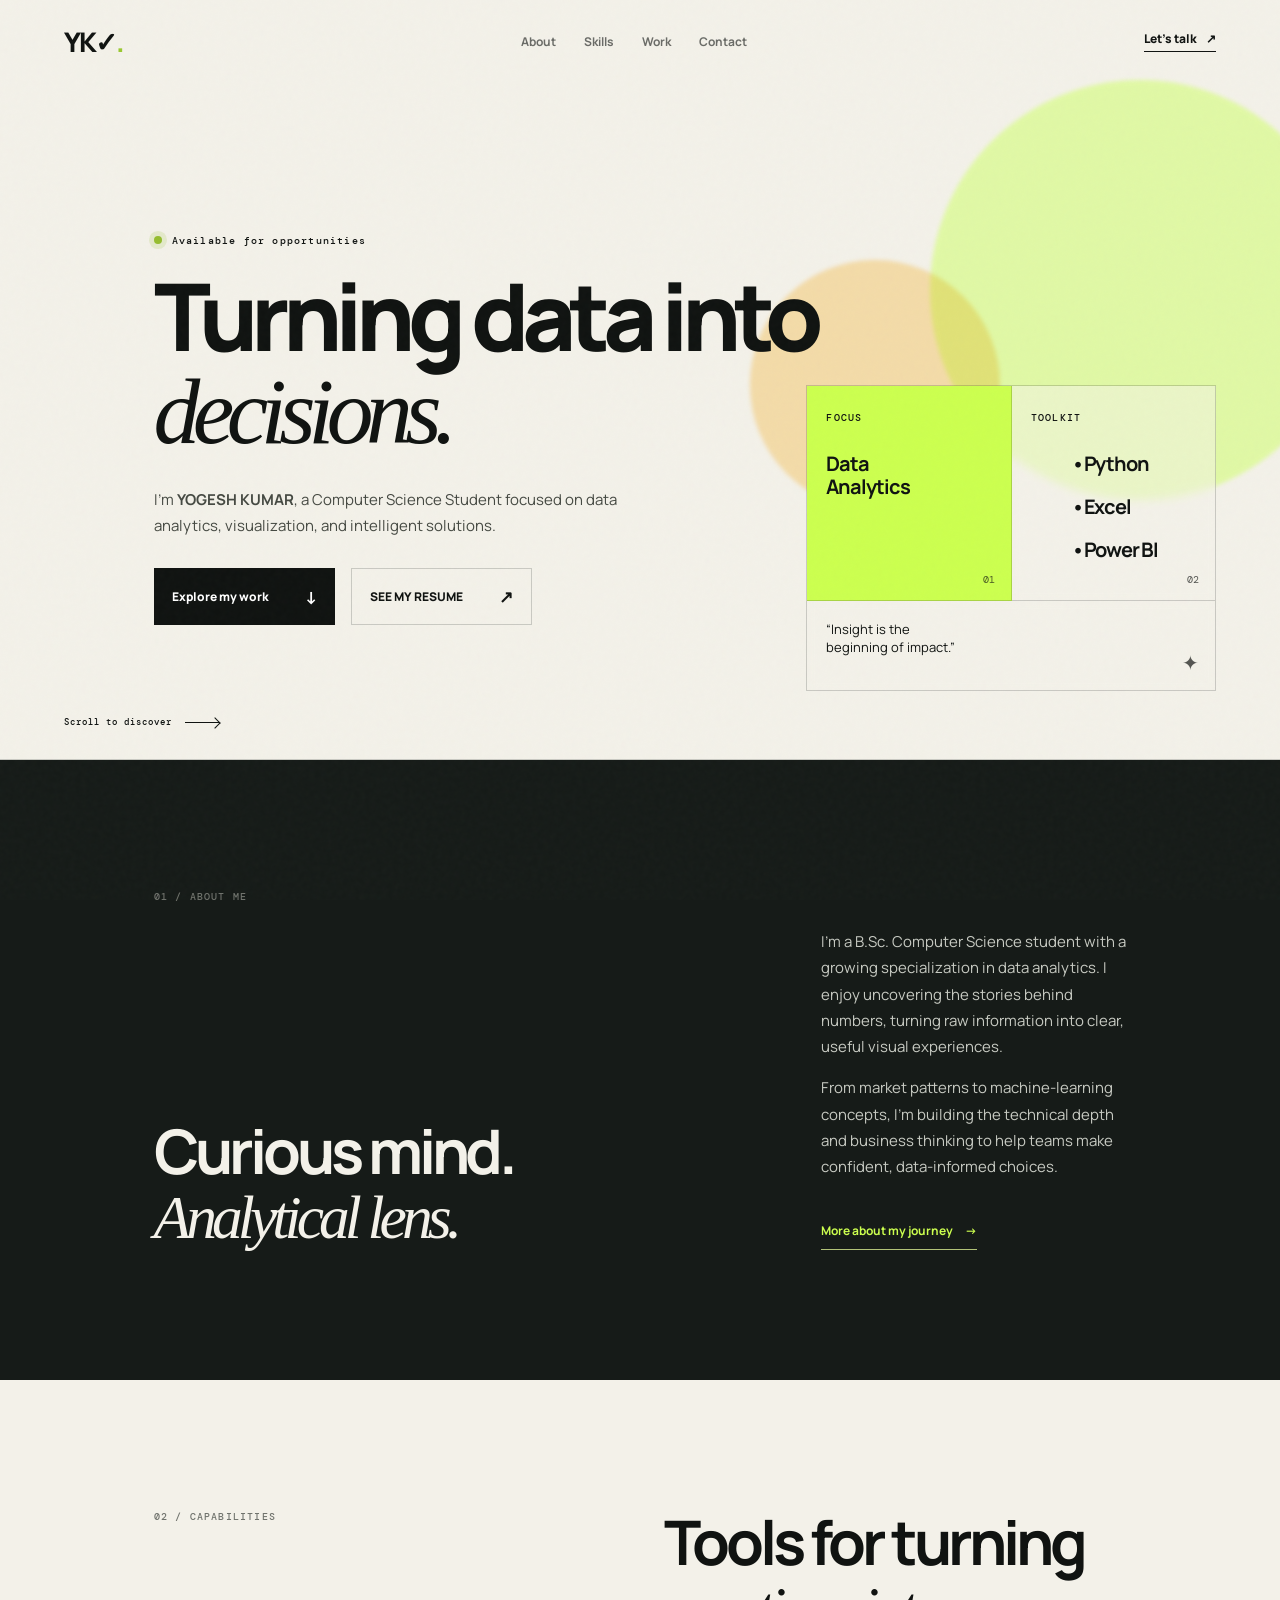
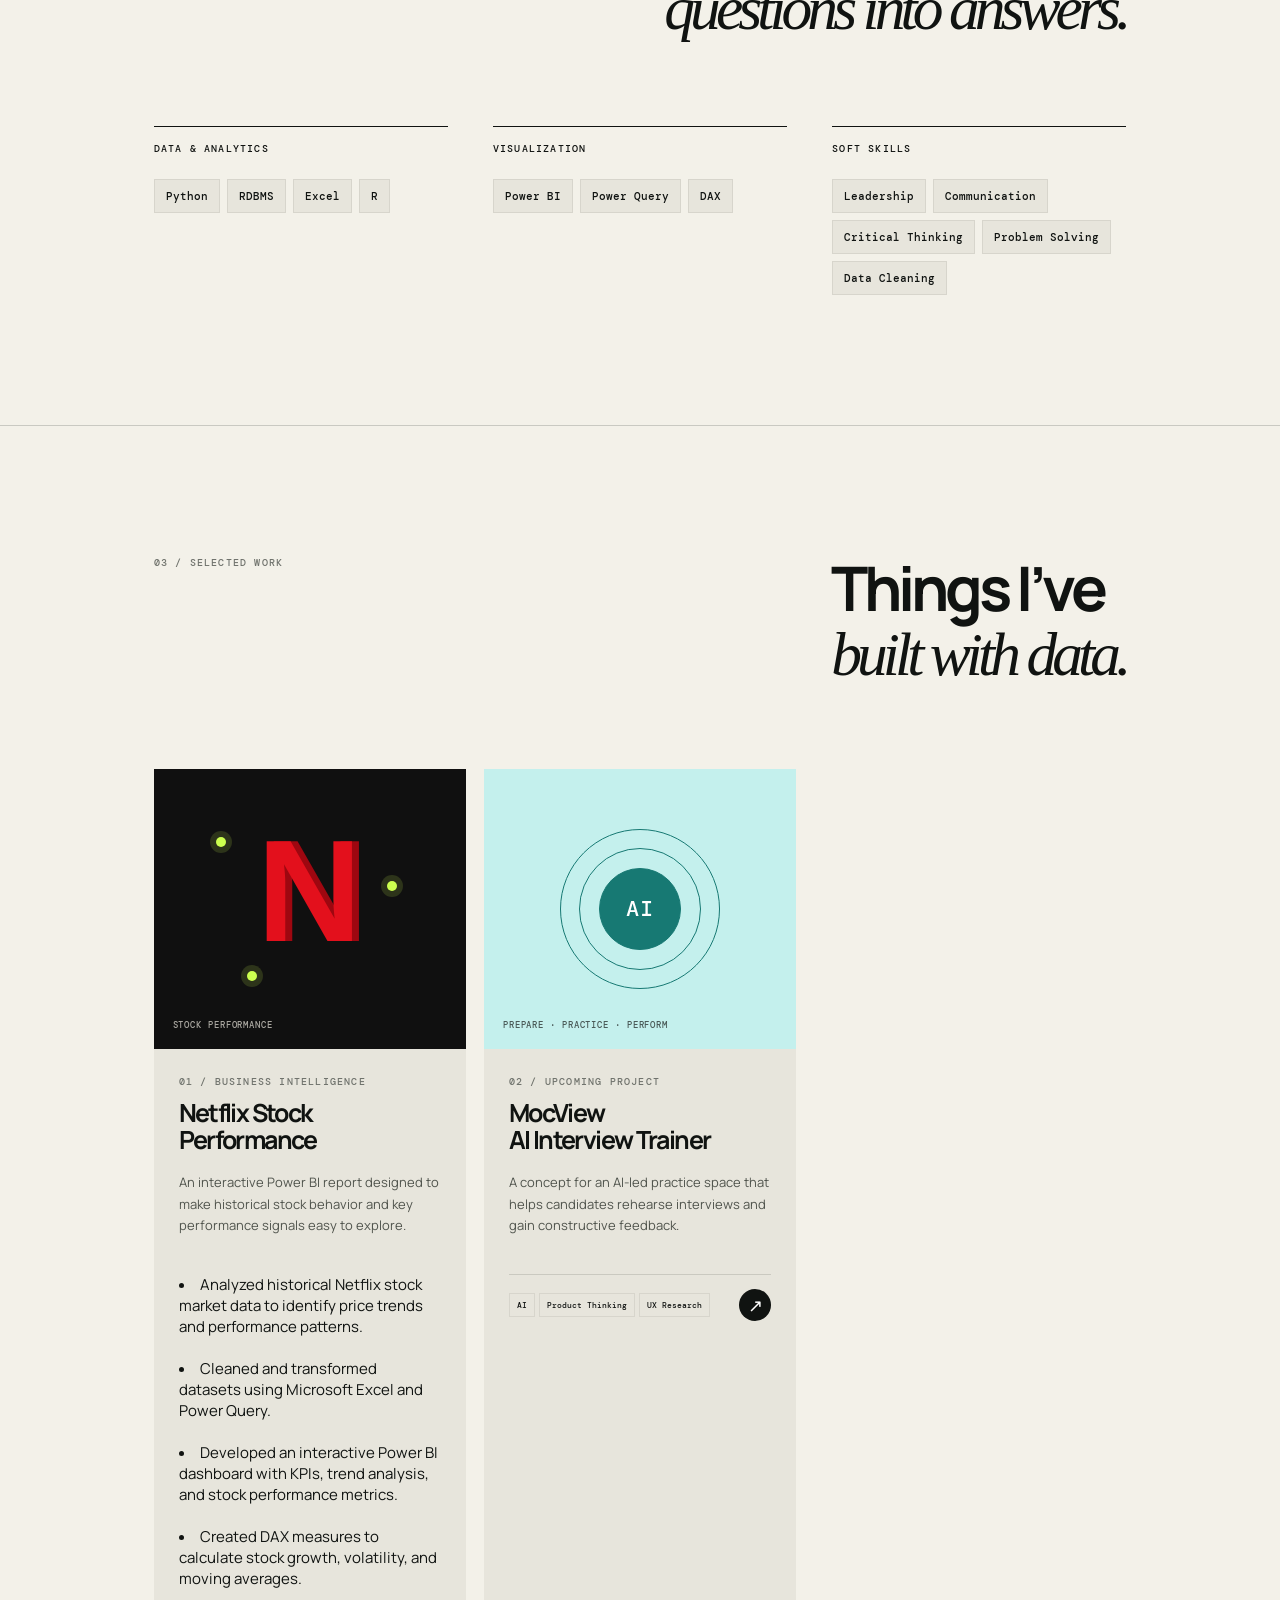
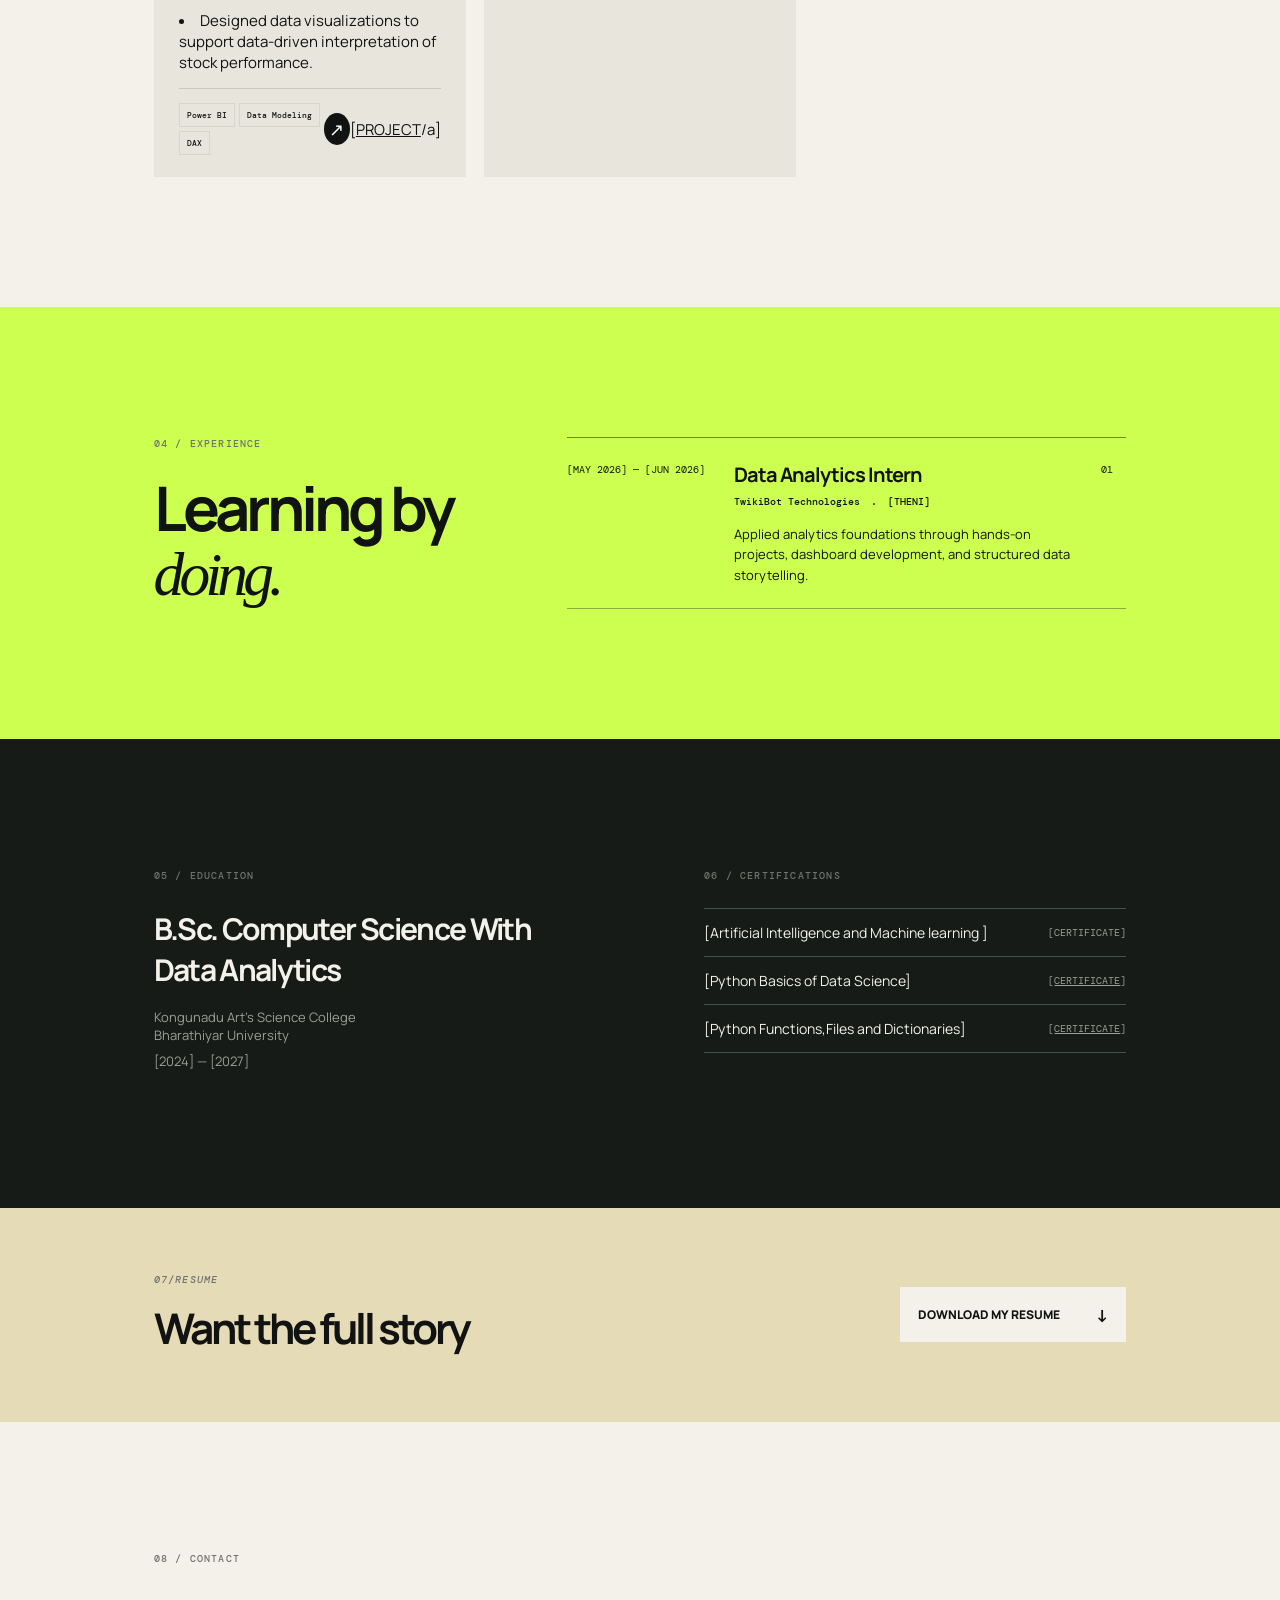
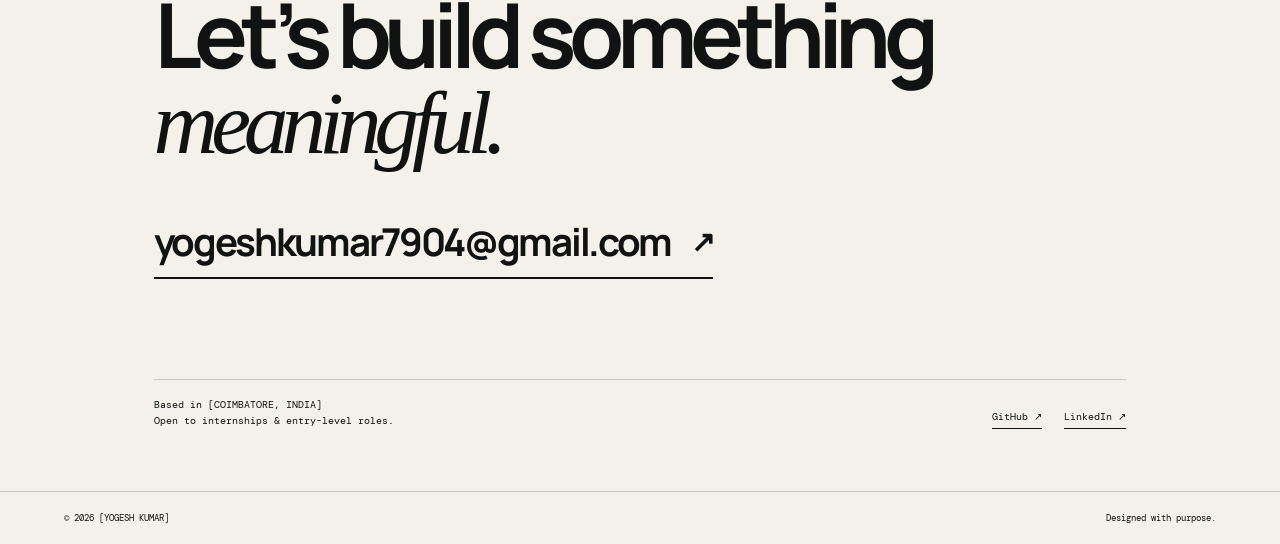
==== index.html @ f9c4a71a "portfolio.html" ====
<!doctype html>
<html lang="en">
  <head>
    <meta charset="UTF-8" />
    <meta name="viewport" content="width=device-width, initial-scale=1.0" />
    <meta name="description" content="A data analytics and AI portfolio." />
    <title>Yogesh kumar | Data Analytics Portfolio</title>
    <link rel="preconnect" href="https://fonts.googleapis.com" />
    <link rel="preconnect" href="https://fonts.gstatic.com" crossorigin />
    <link href="https://fonts.googleapis.com/css2?family=DM+Mono:wght@400;500&family=Manrope:wght@400;500;600;700;800&display=swap" rel="stylesheet" />
    <link rel="stylesheet" href="style.css" />
  </head>
  <body>
    <div class="noise" aria-hidden="true"></div>
    <header class="site-header">
      <a class="brand" href="#home" aria-label="Home">YK✓<span>.</span></a>
      <button class="menu-toggle" aria-label="Open navigation" aria-expanded="false"><i></i><i></i></button>
      <nav aria-label="Main navigation">
        <a href="#about">About</a><a href="#skills">Skills</a><a href="#projects">Work</a><a href="#contact">Contact</a>
      </nav>
      <a class="header-cta" href="#contact">Let's talk <span>↗</span></a>
    </header>

    <main>
      <section id="home" class="hero section">
        <div class="orb orb-one"></div><div class="orb orb-two"></div>
        <div class="hero-copy reveal">
          <p class="eyebrow"><span></span> Available for opportunities</p>
          <h1>Turning data into <em>decisions.</em></h1>
          <p class="hero-intro">I’m <strong>YOGESH KUMAR</strong>, a Computer Science Student focused on data analytics, visualization, and intelligent solutions.</p>
          <div class="hero-actions">
            <a class="button button-primary" href="#projects">Explore my work <span>↓</span></a>
            <a class="button button-quiet" href="YogeshKumar_ATS_RESUME_EDITABLE.pdf">SEE MY RESUME <span>↗</span></a>
          </div>
        </div>
        <div class="hero-stat-grid reveal delay-1">
          <div class="metric featured"><span class="metric-label">FOCUS</span><strong>Data<br>Analytics</strong><b>01</b></div>
          <div class="metric"><span class="metric-label">TOOLKIT</span><strong>
<ul>•Python</ul>
<ul>•Excel</ul>
<ul>•Power BI</ul>
</strong><b>02</b></div>
          <div class="metric quote"><span>“Insight is the<br>beginning of impact.”</span><b>✦</b></div>
        </div>
        <a class="scroll-cue" href="#about"><span>Scroll to discover</span><i></i></a>
      </section>



      <section id="about" class="about section section-pad">
        <p class="section-kicker reveal">01 / ABOUT ME</p>
        <div class="about-grid">
          <h2 class="display reveal">Curious mind.<br><em>Analytical lens.</em></h2>
          <div class="about-text reveal delay-1">
            <p>I’m a B.Sc. Computer Science student with a growing specialization in data analytics. I enjoy uncovering the stories behind numbers, turning raw information into clear, useful visual experiences.</p>
            <p>From market patterns to machine-learning concepts, I’m building the technical depth and business thinking to help teams make confident, data-informed choices.</p>
            <a class="text-link" href="#contact">More about my journey <span>→</span></a>
          </div>
        </div>
      </section>



      <section id="skills" class="skills section section-pad">
        <div class="section-heading reveal"><p class="section-kicker">02 / CAPABILITIES</p><h2 class="display">Tools for turning<br><em>questions into answers.</em></h2></div>
        <div class="skills-layout">
          <div class="skill-group reveal"><p>DATA &amp; ANALYTICS</p><div class="tags"><span>Python       </span><span>RDBMS</span><span>Excel</span><span>R</span></div></div>
          <div class="skill-group reveal delay-1"><p>VISUALIZATION</p><div class="tags"><span>Power BI</span><span>Power Query</span>
<span>DAX</span></div></div>
          <div class="skill-group reveal delay-2"><p>SOFT SKILLS</p><div class="tags"><span>Leadership</span><span>Communication</span><span>Critical Thinking</span><span>Problem Solving</span><span>Data Cleaning</span></div></div>
        </div>
      </section>

     


 <section id="projects" class="projects section section-pad">
        <div class="section-heading reveal"><p class="section-kicker">03 / SELECTED WORK</p><h2 class="display">Things I’ve<br><em>built with data.</em></h2></div>
        <div class="project-list">
                    <article class="project-card netflix reveal">
            <div class="project-visual"><div class="netflix-n">N</div><div class="price-dot one"></div><div class="price-dot two"></div><div class="price-dot three"></div><span>STOCK PERFORMANCE</span></div>
            <div class="project-info"><div><p class="project-num">01 / BUSINESS INTELLIGENCE</p><h3>Netflix Stock<br>Performance</h3></div><p class="project-desc">An interactive Power BI report designed to make historical stock behavior and key performance signals easy to explore.
<li>
Analyzed historical Netflix stock market data to identify price trends and performance patterns.
</li><br>
<li>
Cleaned and transformed datasets using Microsoft Excel and Power Query.
</li><br>
<li>
Developed an interactive Power BI dashboard with KPIs, trend analysis, and stock performance metrics.
</li><br>
<li>
Created DAX measures to calculate stock growth, volatility, and moving averages.
</li><br>
<li>
Designed data visualizations to support data-driven interpretation of stock performance.
</li></p>
<div class="project-footer"><div class="tags small"><span>Power BI</span><span>Data Modeling</span><span>DAX</span></div><a href="#contact" aria-label="Ask about Netflix Stock Performance">↗</a><span>[<a href="https://github.com/yogesh-YK-official/Netflix-Stock-Performance-Analytics" target="_blank" rel="noreferrer"><u>PROJECT</u>/a]</span></a></div></div>
          </article>

          
        <article class="project-card mocview reveal">
            <div class="project-visual"><div class="ai-rings"><i></i><i></i><i></i><b>AI</b></div><span>PREPARE · PRACTICE · PERFORM</span></div>
            <div class="project-info"><div><p class="project-num">02 / UPCOMING PROJECT</p><h3>MocView<br>AI Interview Trainer</h3></div><p class="project-desc">A concept for an AI-led practice space that helps candidates rehearse interviews and gain constructive feedback.</p><div class="project-footer"><div class="tags small"><span>AI</span><span>Product Thinking</span><span>UX Research</span></div><a href="#contact" aria-label="Ask about MocView">↗</a></div></div>
          </article>
        </div>
      </section>



      <section id="experience" class="experience section section-pad">
        <div class="experience-intro reveal"><p class="section-kicker">04 / EXPERIENCE</p><h2 class="display">Learning by<br><em>doing.</em></h2></div>
        <div class="timeline reveal delay-1">
          <article><p class="timeline-date">[MAY 2026] — [JUN 2026]</p><div><h3>Data Analytics Intern</h3><p class="company">TwikiBot Technologies <span>.</span> [THENI]</p><p>Applied analytics foundations through hands-on projects, dashboard development, and structured data storytelling.</p></div><span class="timeline-index">01</span></article>
                 </div>
      </section>

     

 <section class="credentials section section-pad">
        <div class="credentials-grid">
          <div class="reveal"><p class="section-kicker">05 / EDUCATION</p><h2 class="credential-title">B.Sc. Computer Science  With  Data Analytics</h2><p class="muted">Kongunadu Art's Science College<br>Bharathiyar University</p><p class="muted">[2024] — [2027]</p></div>
          <div class="reveal delay-1"><p class="section-kicker">06 / CERTIFICATIONS</p><ul class="cert-list">
<li>[Artificial Intelligence and Machine learning ]<span>[CERTIFICATE]</span></li>
<li>[Python Basics of Data Science]<span>[<a href="https://coursera.org/share/4b2bc783d290f797dc52043f60475aa3" target="_blank" rel="noreferrer"><u>CERTIFICATE</u></a>]</span></li>
<li>[Python Functions,Files and Dictionaries]<span>[<a href="https://coursera.org/share/af4bef8a7bca99c77cd8545bf5c27485" target="_blank" rel="noreferrer"><u>CERTIFICATE</u></a>]</span</li></ul>
</div>
        </div>
      </section>




      <section id="resume" class="resume-banner section reveal"><div>
<p class="section-kicker"><I>07/RESUME</I></p>
<h2>Want the full story</h2></div>
<a class="button button-light" href="YogeshKumar_ATS_RESUME_EDITABLE.pdf" download>DOWNLOAD MY RESUME <span>↓</span></a></section>

      



<section id="contact" class="contact section section-pad">
        <p class="section-kicker reveal">08 / CONTACT</p>
        <h2 class="contact-title reveal">Let’s build something<br><em>meaningful.</em></h2>
        <a class="email-link reveal" href="mailto:yogeshkumar7904@gmail.com">yogeshkumar7904@gmail.com <span>↗</span></a>
        <div class="contact-bottom reveal"><p>Based in [COIMBATORE, INDIA]<br>Open to internships &amp; entry-level roles.</p><div class="social-links"><a href="https://github.com/yogesh-YK-official" target="_blank" rel="noreferrer">GitHub ↗</a><a href="https://www.linkedin.com/in/k-yogeshkumar/" target="_blank" rel="noreferrer">LinkedIn ↗</a></div></div>
      </section>
    </main>
    <footer><span>© <span id="year"></span> [YOGESH KUMAR]</span><span>Designed with purpose.</span></footer>
    <script src="script.js"></script>
  </body>
</html>
---- style.css ----
:root{--ink:#101311;--paper:#f3f1e9;--lime:#ccff4f;--line:rgba(16,19,17,.18);--muted:#70736d;--dark:#161b18;--font:'Manrope',sans-serif;--mono:'DM Mono',monospace}*{box-sizing:border-box}html{scroll-behavior:smooth}body{margin:0;background:var(--paper);color:var(--ink);font-family:var(--font);font-size:15px}.noise{position:fixed;inset:0;z-index:20;pointer-events:none;opacity:.045;background-image:url("data:image/svg+xml,%3Csvg viewBox='0 0 180 180' xmlns='http://www.w3.org/2000/svg'%3E%3Cfilter id='n'%3E%3CfeTurbulence type='fractalNoise' baseFrequency='.9' numOctaves='4' stitchTiles='stitch'/%3E%3C/filter%3E%3Crect width='100%25' height='100%25' filter='url(%23n)' opacity='.5'/%3E%3C/svg%3E")}a{color:inherit;text-decoration:none}.site-header{height:82px;display:flex;align-items:center;justify-content:space-between;padding:0 clamp(22px,5vw,76px);position:absolute;top:0;width:100%;z-index:10}.brand{font-size:27px;font-weight:800;letter-spacing:-2px}.brand span{color:#9ac832}.site-header nav{display:flex;gap:28px;font-size:12px;font-weight:700}.site-header nav a{opacity:.6;transition:opacity .2s}.site-header nav a:hover{opacity:1}.header-cta{font-size:12px;font-weight:800;border-bottom:1px solid;padding-bottom:4px}.header-cta span{margin-left:7px}.menu-toggle{display:none}.section{position:relative}.hero{min-height:760px;padding:170px clamp(22px,12vw,180px) 70px;display:flex;align-items:center;overflow:hidden;border-bottom:1px solid var(--line)}.hero-copy{max-width:690px;z-index:2}.eyebrow,.section-kicker,.metric-label,.project-num{font:500 10px var(--mono);letter-spacing:.12em}.eyebrow{display:flex;align-items:center;gap:10px;margin:0 0 23px}.eyebrow span{width:8px;height:8px;border-radius:50%;background:#95bd2f;box-shadow:0 0 0 5px rgba(149,189,47,.17)}h1{font-size:clamp(52px,7.3vw,106px);line-height:.98;letter-spacing:-.075em;margin:0;font-weight:800;max-width:780px}h1 em,.display em,.contact-title em{font-family:Georgia,serif;font-weight:400;letter-spacing:-.08em}.hero-intro{max-width:480px;line-height:1.7;margin:30px 0;color:#454942}.hero-actions{display:flex;gap:16px;flex-wrap:wrap}.button{display:inline-flex;align-items:center;gap:36px;padding:16px 18px;font-size:12px;font-weight:800;transition:transform .2s,background .2s}.button:hover{transform:translateY(-3px)}.button span{font-size:17px}.button-primary{background:var(--ink);color:white}.button-quiet{border:1px solid var(--line)}.hero-stat-grid{position:absolute;right:clamp(22px,5vw,76px);bottom:68px;width:min(32vw,420px);display:grid;grid-template-columns:1fr 1fr;border-top:1px solid var(--line);border-left:1px solid var(--line);z-index:2}.metric{min-height:147px;border-right:1px solid var(--line);border-bottom:1px solid var(--line);padding:19px;position:relative;background:rgba(243,241,233,.5);backdrop-filter:blur(4px)}.metric.featured{background:var(--lime)}.metric strong{font-size:20px;line-height:1.15;display:block;margin-top:26px;letter-spacing:-.06em}.metric b{position:absolute;right:16px;bottom:14px;font:400 10px var(--mono);opacity:.7}.metric.quote{grid-column:span 2;min-height:90px;font-size:13px;line-height:1.4}.metric.quote b{font-size:20px}.orb{position:absolute;border-radius:50%;filter:blur(2px);opacity:.55}.orb-one{width:420px;height:420px;background:#d2ff6e;right:-70px;top:80px}.orb-two{width:250px;height:250px;background:#ffd57d;right:280px;top:260px;mix-blend-mode:multiply}.scroll-cue{position:absolute;bottom:31px;left:clamp(22px,5vw,76px);display:flex;align-items:center;gap:13px;font:500 9px var(--mono);letter-spacing:.11em}.scroll-cue i{width:34px;height:1px;background:var(--ink);position:relative}.scroll-cue i:after{content:'';position:absolute;right:0;top:-3px;width:7px;height:7px;border-right:1px solid;border-bottom:1px solid;transform:rotate(-45deg)}.section-pad{padding:130px clamp(22px,12vw,180px)}.section-kicker{margin:0 0 26px;color:var(--muted)}.about{background:var(--dark);color:var(--paper)}.about-grid{display:grid;grid-template-columns:1.2fr .75fr;gap:14vw;align-items:end}.display{font-size:clamp(37px,4.8vw,70px);line-height:1.04;letter-spacing:-.065em;margin:0}.about-text{font-size:15px;line-height:1.75;color:#c7cac2}.about-text p:first-child{margin-top:0}.text-link{display:inline-flex;gap:12px;border-bottom:1px solid #b1c278;padding:15px 0 8px;color:var(--lime);font-weight:700;font-size:12px;margin-top:10px}.skills{border-bottom:1px solid var(--line)}.section-heading{display:flex;justify-content:space-between;align-items:flex-start}.skills-layout{display:grid;grid-template-columns:repeat(3,1fr);gap:45px;margin-top:85px}.skill-group{border-top:1px solid var(--ink);padding-top:15px}.skill-group>p{font:500 10px var(--mono);letter-spacing:.12em;margin:0 0 24px}.tags{display:flex;flex-wrap:wrap;gap:7px}.tags span{font:500 11px var(--mono);padding:9px 11px;background:#e7e5dc;border:1px solid #d7d5cc}.project-list{margin-top:82px;display:grid;grid-template-columns:repeat(3,1fr);gap:18px}.project-card{background:#e7e5dc}.project-visual{height:280px;position:relative;overflow:hidden;padding:19px;font:500 9px var(--mono);letter-spacing:.1em}.project-visual>span{position:absolute;bottom:18px;left:19px;opacity:.68}.project-info{padding:26px 25px 22px}.project-num{color:var(--muted);margin:0 0 12px}.project-info h3{font-size:25px;letter-spacing:-.065em;line-height:1.07;margin:0}.project-desc{font-size:13px;line-height:1.65;color:#50544d;min-height:83px;margin:19px 0}.project-footer{border-top:1px solid #cac9c0;padding-top:14px;display:flex;justify-content:space-between;align-items:center}.tags.small{gap:4px}.tags.small span{font-size:8px;padding:6px 7px}.project-footer>a{width:32px;height:32px;display:grid;place-items:center;border-radius:50%;background:var(--ink);color:white;font-size:18px;transition:transform .2s}.project-card:hover .project-footer>a{transform:rotate(45deg)}.gold .project-visual{background:#c5b297}.chart-bars{display:flex;align-items:end;gap:10px;height:175px;padding:15px 14px}.chart-bars i{display:block;width:20px;background:#262c23;border-radius:2px 2px 0 0}.chart-bars i:nth-child(1){height:35%}.chart-bars i:nth-child(2){height:57%}.chart-bars i:nth-child(3){height:41%}.chart-bars i:nth-child(4){height:82%;background:#f3e8c9}.chart-bars i:nth-child(5){height:64%}.chart-bars i:nth-child(6){height:97%;background:#f3e8c9}.chart-bars i:nth-child(7){height:72%}.chart-line{position:absolute;left:25px;right:25px;top:110px;border-top:2px solid #efffbd;transform:skewY(-14deg);box-shadow:60px -16px 0 -1px #efffbd,120px 12px 0 -1px #efffbd}.netflix .project-visual{background:#101010;color:#f2eee4}.netflix-n{font-size:145px;font-family:Arial,sans-serif;font-weight:900;color:#e3101c;line-height:.9;position:absolute;top:57px;left:50%;transform:translateX(-50%);text-shadow:7px 0 #9e0710}.price-dot{position:absolute;width:10px;height:10px;border-radius:50%;background:var(--lime);box-shadow:0 0 0 6px rgba(204,255,79,.15)}.price-dot.one{top:68px;left:20%}.price-dot.two{right:22%;top:112px}.price-dot.three{bottom:68px;left:30%}.mocview .project-visual{background:#c4f0ed}.ai-rings{width:160px;height:160px;position:absolute;top:50%;left:50%;transform:translate(-50%,-50%);display:grid;place-items:center}.ai-rings i{position:absolute;border-radius:50%;border:1px solid #177973}.ai-rings i:nth-child(1){inset:0}.ai-rings i:nth-child(2){inset:19px}.ai-rings i:nth-child(3){inset:39px;background:#177973}.ai-rings b{color:white;z-index:1;font:500 22px var(--mono)}.experience{background:var(--lime)}.experience{display:grid;grid-template-columns:.8fr 1.5fr;gap:9vw}.timeline{border-top:1px solid rgba(16,19,17,.5)}.timeline article{display:grid;grid-template-columns:145px 1fr 25px;gap:22px;padding:23px 0;border-bottom:1px solid rgba(16,19,17,.35)}.timeline-date,.timeline-index{font:400 10px var(--mono);margin:2px 0}.timeline h3{font-size:20px;letter-spacing:-.05em;margin:0}.company{font:500 10px var(--mono);margin:7px 0 16px}.company span{padding:0 5px}.timeline article div>p:last-child{max-width:450px;line-height:1.55;font-size:13px;margin:0}.credentials{background:var(--dark);color:var(--paper)}.credentials-grid{display:grid;grid-template-columns:1fr 1fr;gap:10vw}.credential-title{font-size:30px;letter-spacing:-.055em;margin:0 0 18px}.muted{color:#9b9f97;font-size:13px;margin:8px 0}.cert-list{list-style:none;padding:0;margin:0;border-top:1px solid #475048}.cert-list li{padding:14px 0;border-bottom:1px solid #475048;font-size:14px;display:flex;justify-content:space-between;gap:15px}.cert-list span{color:#9b9f97;font:400 10px var(--mono);padding-top:3px}.resume-banner{padding:65px clamp(22px,12vw,180px);background:#e5dbb7;display:flex;align-items:center;justify-content:space-between}.resume-banner .section-kicker{margin-bottom:13px}.resume-banner h2{font-size:clamp(29px,3.3vw,45px);letter-spacing:-.07em;margin:0}.button-light{background:var(--paper);color:var(--ink)}.contact{padding-bottom:62px}.contact-title{font-size:clamp(48px,7vw,100px);line-height:.95;letter-spacing:-.08em;margin:0 0 50px}.email-link{display:inline-flex;align-items:center;gap:20px;font-size:clamp(21px,3vw,42px);letter-spacing:-.06em;border-bottom:2px solid var(--ink);padding-bottom:9px;font-weight:700}.email-link span{font-size:.75em}.contact-bottom{display:flex;justify-content:space-between;align-items:end;border-top:1px solid var(--line);margin-top:100px;padding-top:17px;font:400 10px var(--mono);line-height:1.6}.contact-bottom p{margin:0}.social-links{display:flex;gap:22px}.social-links a{border-bottom:1px solid;padding-bottom:3px}footer{padding:20px clamp(22px,5vw,76px);display:flex;justify-content:space-between;font:400 9px var(--mono);border-top:1px solid var(--line)}.reveal{opacity:0;transform:translateY(24px);transition:opacity .75s ease,transform .75s ease}.reveal.visible{opacity:1;transform:none}.delay-1{transition-delay:.12s}.delay-2{transition-delay:.24s}@media(max-width:900px){.hero{padding-left:8vw;min-height:820px}.hero-stat-grid{width:min(57vw,400px)}.section-pad{padding:95px 8vw}.project-list{grid-template-columns:1fr}.project-card{display:grid;grid-template-columns:44% 56%}.project-visual{height:auto;min-height:280px}.project-desc{min-height:0}.experience{grid-template-columns:1fr;gap:50px}.experience.section-pad{padding-left:8vw;padding-right:8vw}}@media(max-width:620px){.site-header{height:68px;padding:0 6vw}.site-header nav,.header-cta{display:none}.menu-toggle{display:flex;flex-direction:column;gap:5px;border:0;background:transparent;padding:8px}.menu-toggle i{display:block;background:var(--ink);width:21px;height:1px}.site-header nav.open{position:absolute;display:flex;flex-direction:column;gap:19px;left:0;right:0;top:68px;padding:25px 6vw;background:var(--paper);border-bottom:1px solid var(--line)}.hero{min-height:760px;padding:130px 6vw 48px;align-items:flex-start}.hero-stat-grid{bottom:48px;left:6vw;right:6vw;width:auto}.metric{min-height:115px}.metric strong{font-size:17px;margin-top:18px}.scroll-cue{display:none}.orb-one{width:260px;height:260px;right:-100px;top:275px}.orb-two{display:none}.about-grid,.credentials-grid{grid-template-columns:1fr;gap:38px}.section-pad{padding:80px 6vw}.section-heading{display:block}.skills-layout{grid-template-columns:1fr;gap:34px;margin-top:52px}.project-list{margin-top:52px}.project-card{display:block}.project-visual{height:230px;min-height:0}.experience{padding-left:6vw!important;padding-right:6vw!important}.timeline article{grid-template-columns:1fr 20px;gap:10px}.timeline-date{grid-column:span 2}.timeline article div{grid-column:1}.timeline-index{grid-column:2;grid-row:2}.resume-banner{padding:42px 6vw;align-items:flex-start;gap:25px;flex-direction:column}.contact{padding-left:6vw;padding-right:6vw}.contact-bottom{margin-top:66px;align-items:flex-start;gap:26px;flex-direction:column}.cert-list li{flex-direction:column;gap:5px}.project-info h3{font-size:24px}}
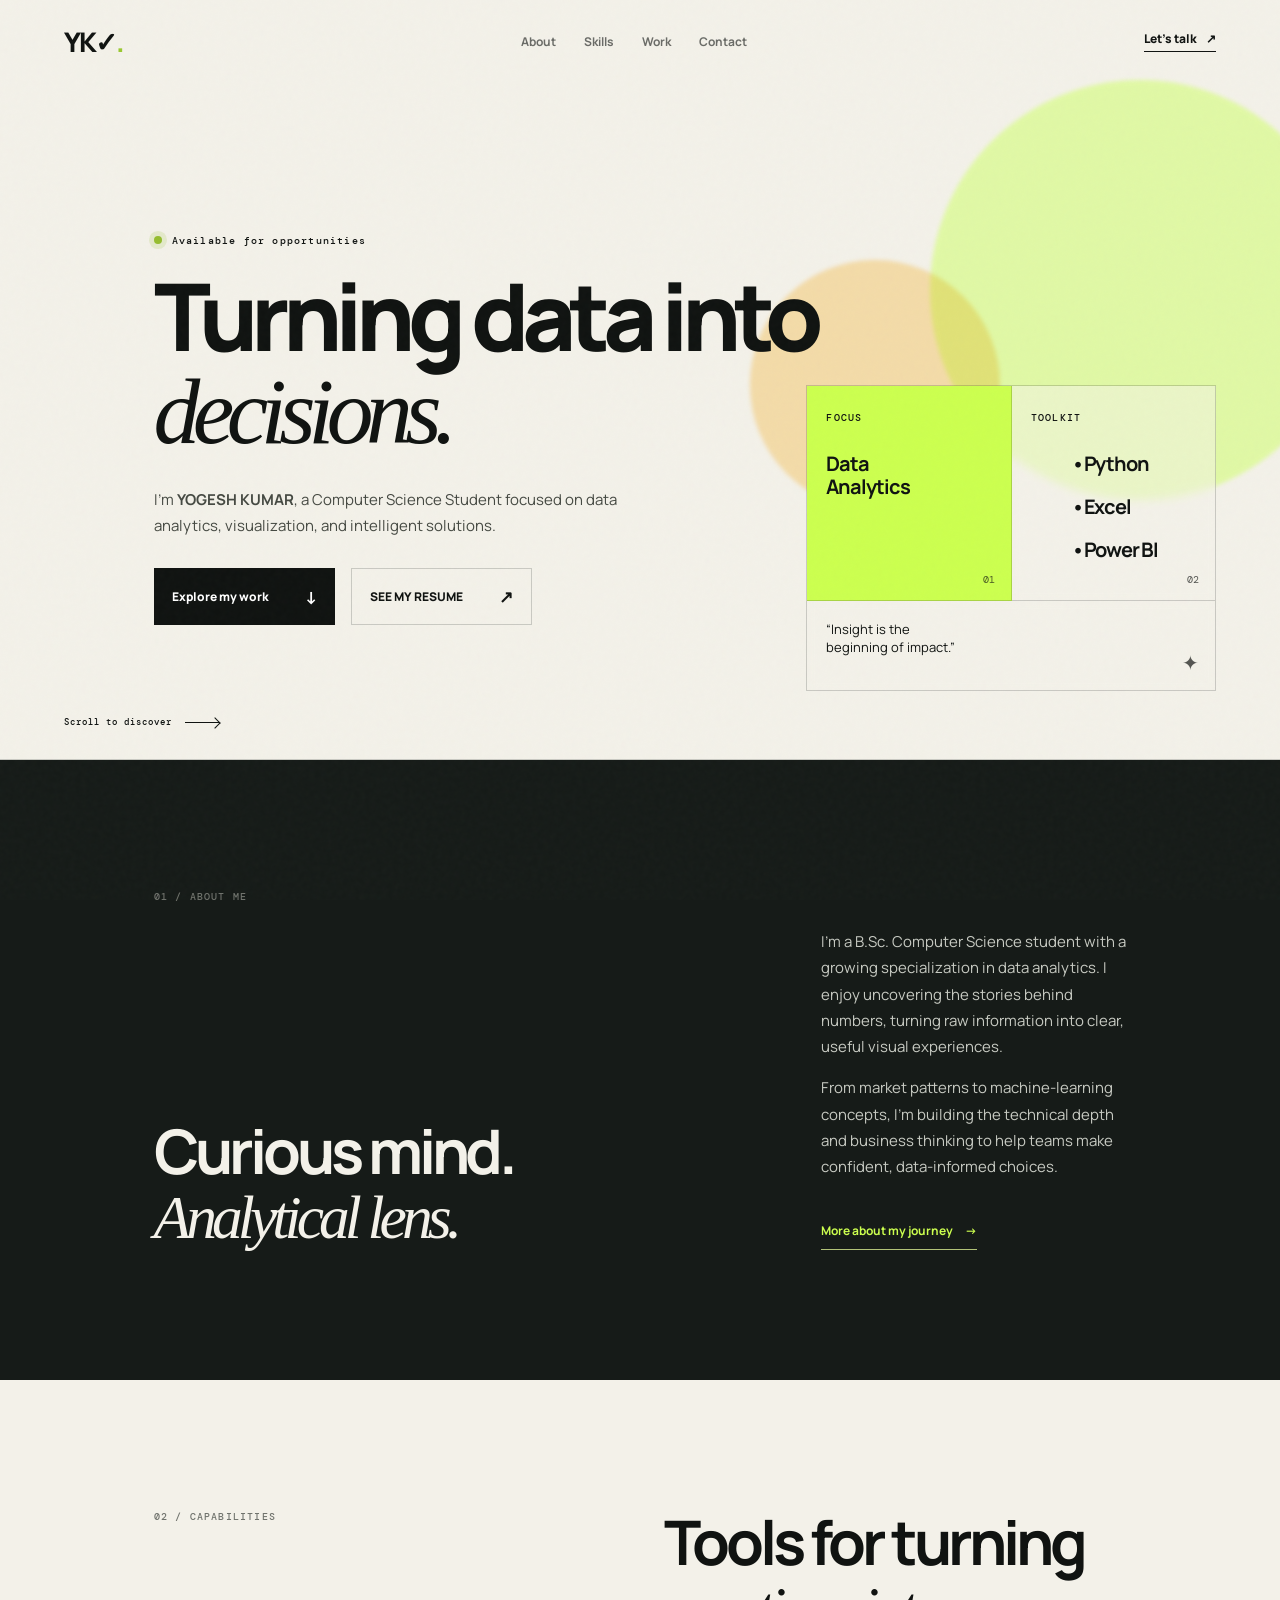
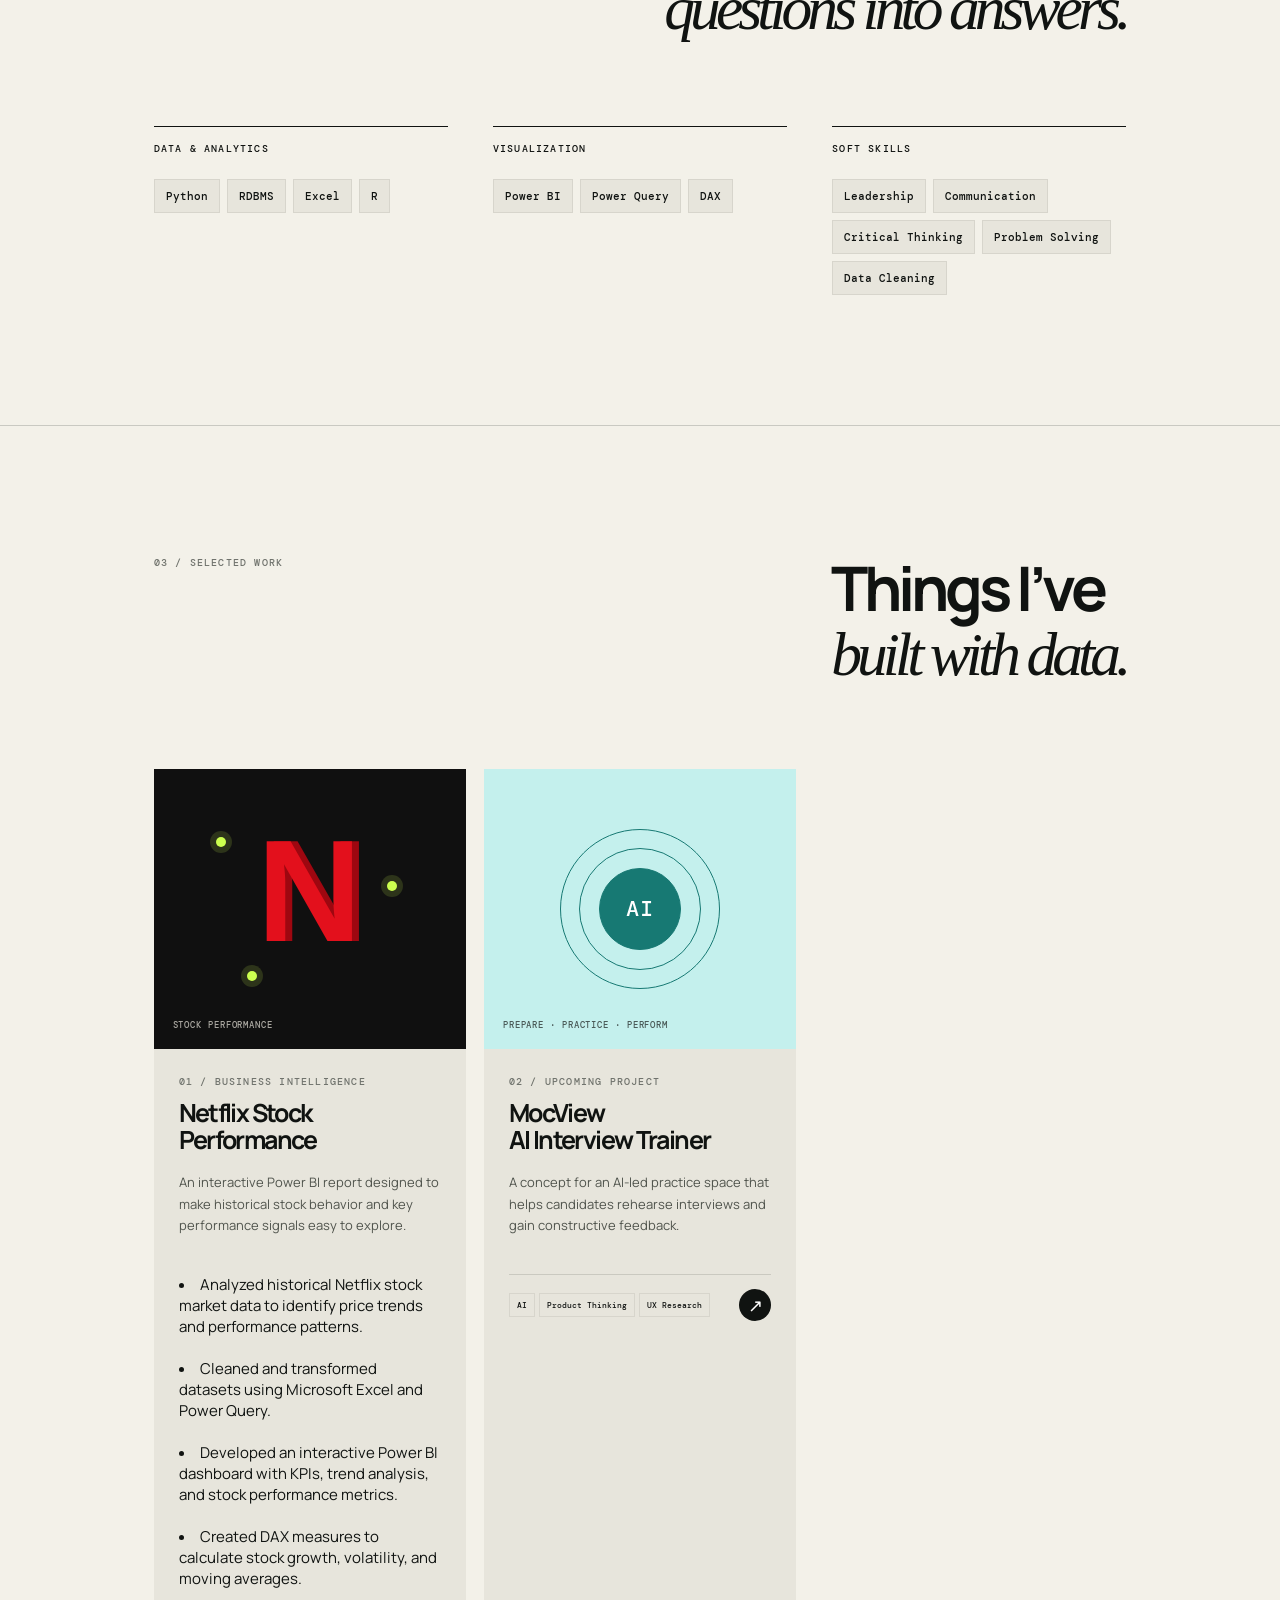
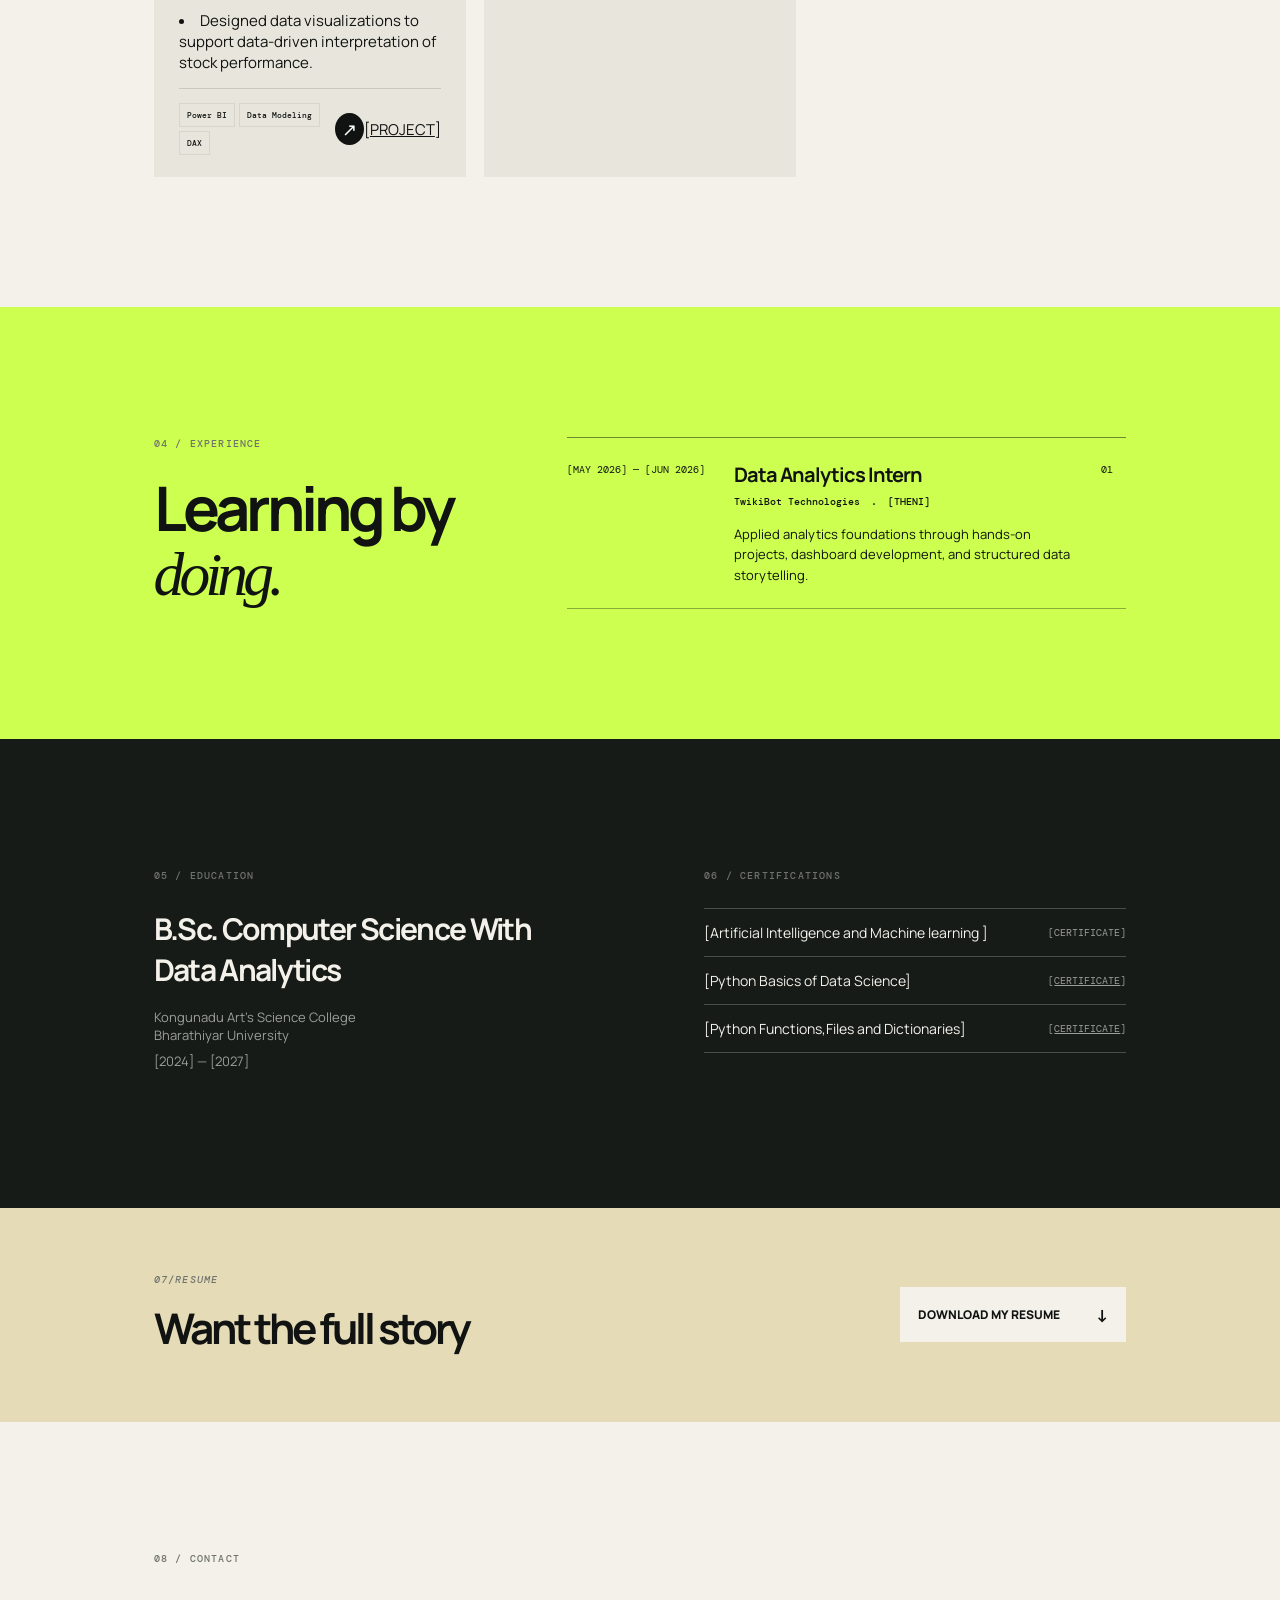
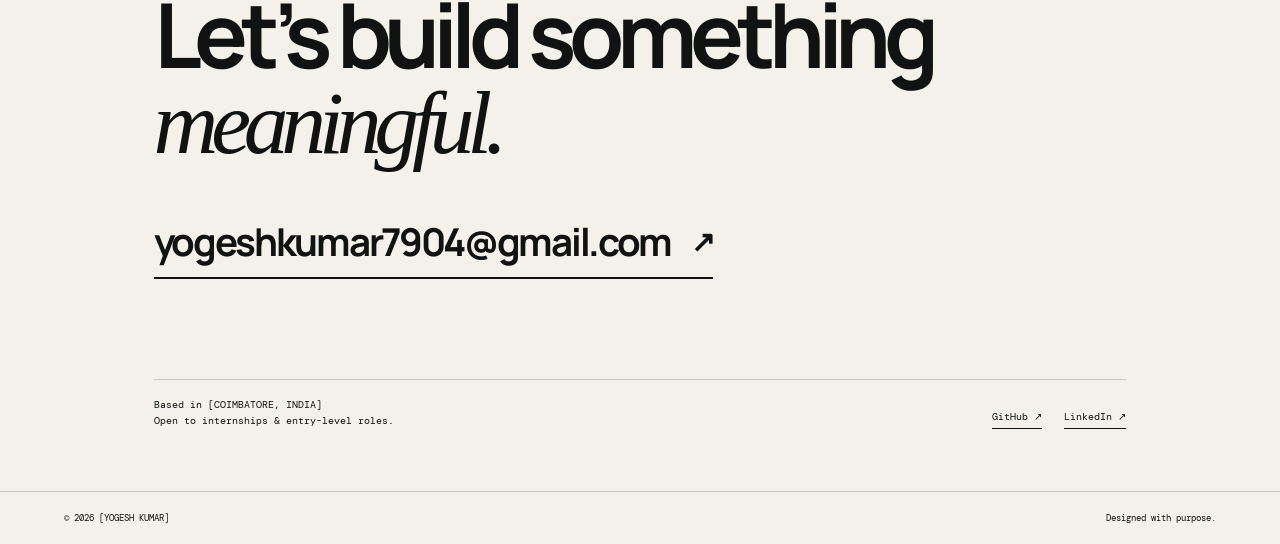
==== commit 6959fb5e: "Portfolio.html" ====
--- a/index.html
+++ b/index.html
@@ -95,7 +95,7 @@
 <li>
 Designed data visualizations to support data-driven interpretation of stock performance.
 </li></p>
-<div class="project-footer"><div class="tags small"><span>Power BI</span><span>Data Modeling</span><span>DAX</span></div><a href="#contact" aria-label="Ask about Netflix Stock Performance">↗</a><span>[<a href="https://github.com/yogesh-YK-official/Netflix-Stock-Performance-Analytics" target="_blank" rel="noreferrer"><u>PROJECT</u>/a]</span></a></div></div>
+<div class="project-footer"><div class="tags small"><span>Power BI</span><span>Data Modeling</span><span>DAX</span></div><a href="#contact" aria-label="Ask about Netflix Stock Performance">↗</a><span><a href="https://github.com/yogesh-YK-official/Netfliix_Stock-_Performance-Analytics.git" target="_blank" rel="noreferrer">[<u>PROJECT</u>]</a></span></div></div>
           </article>
 
           
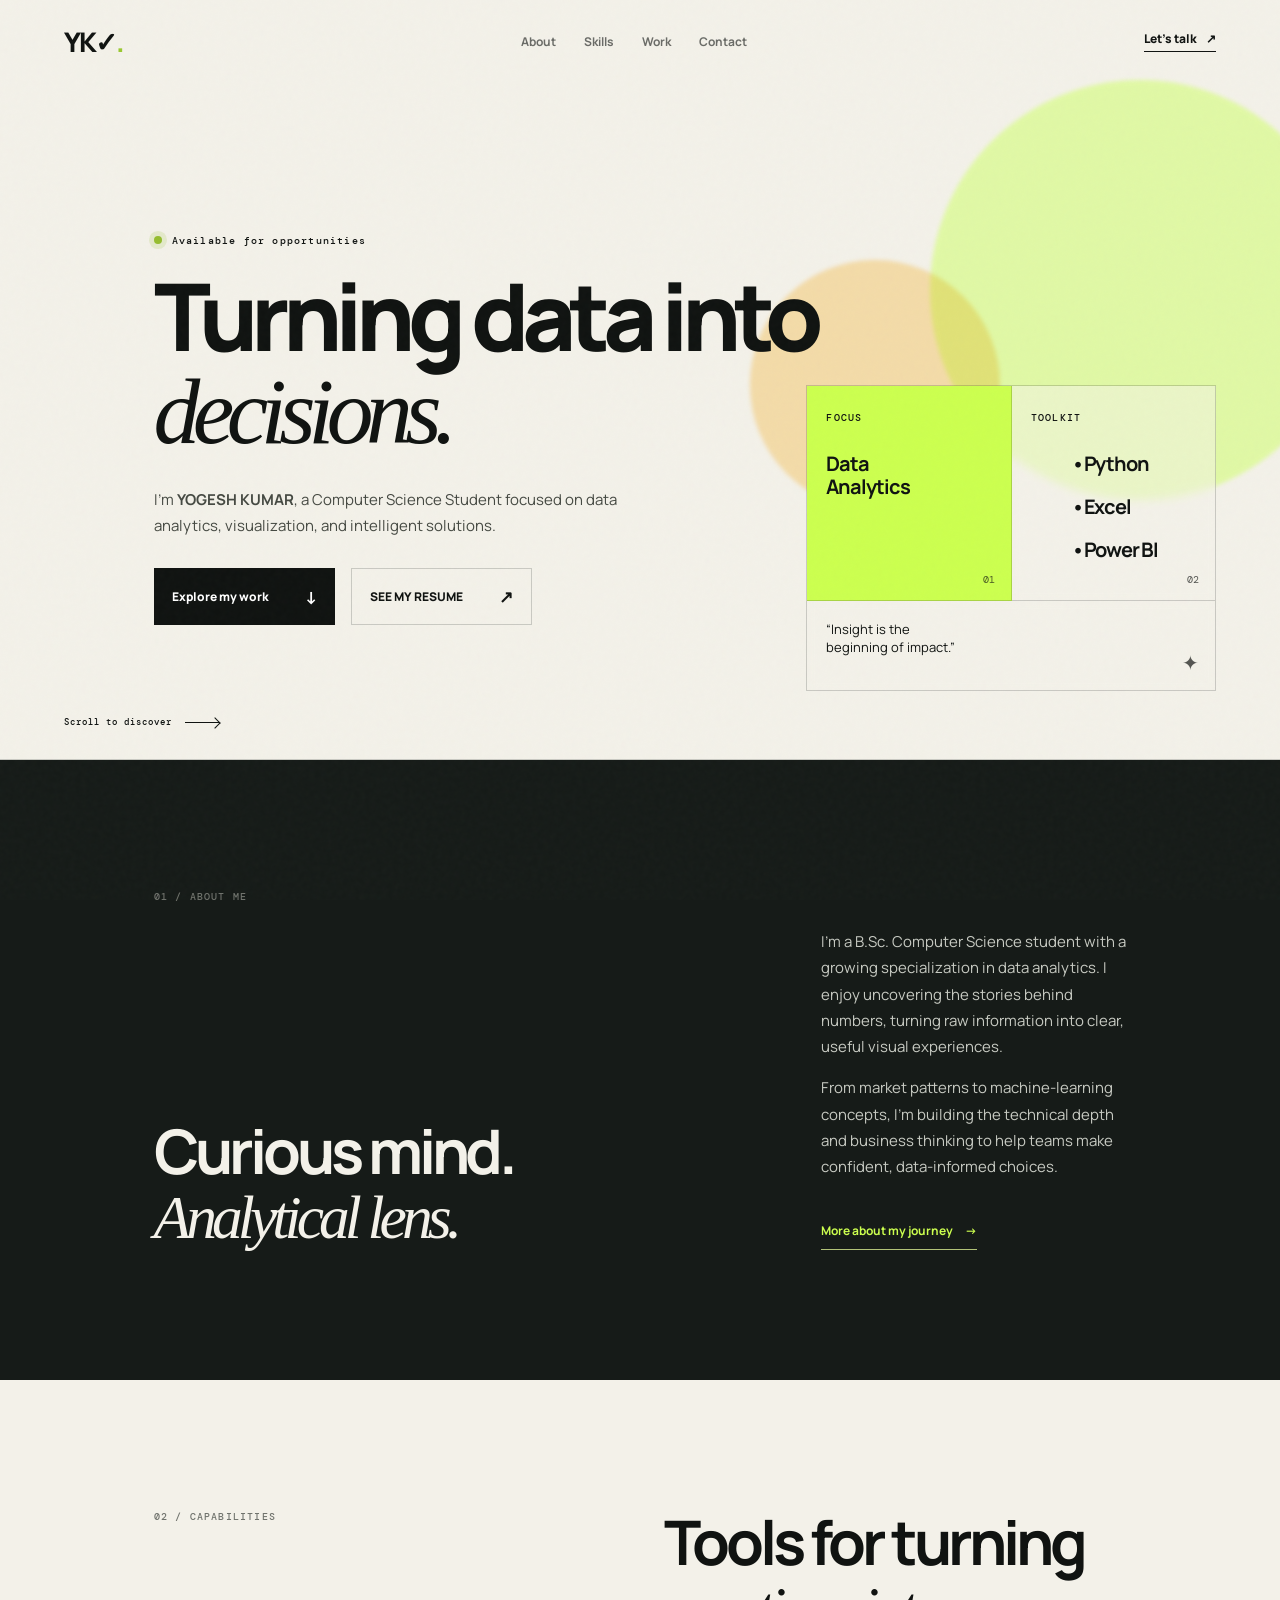
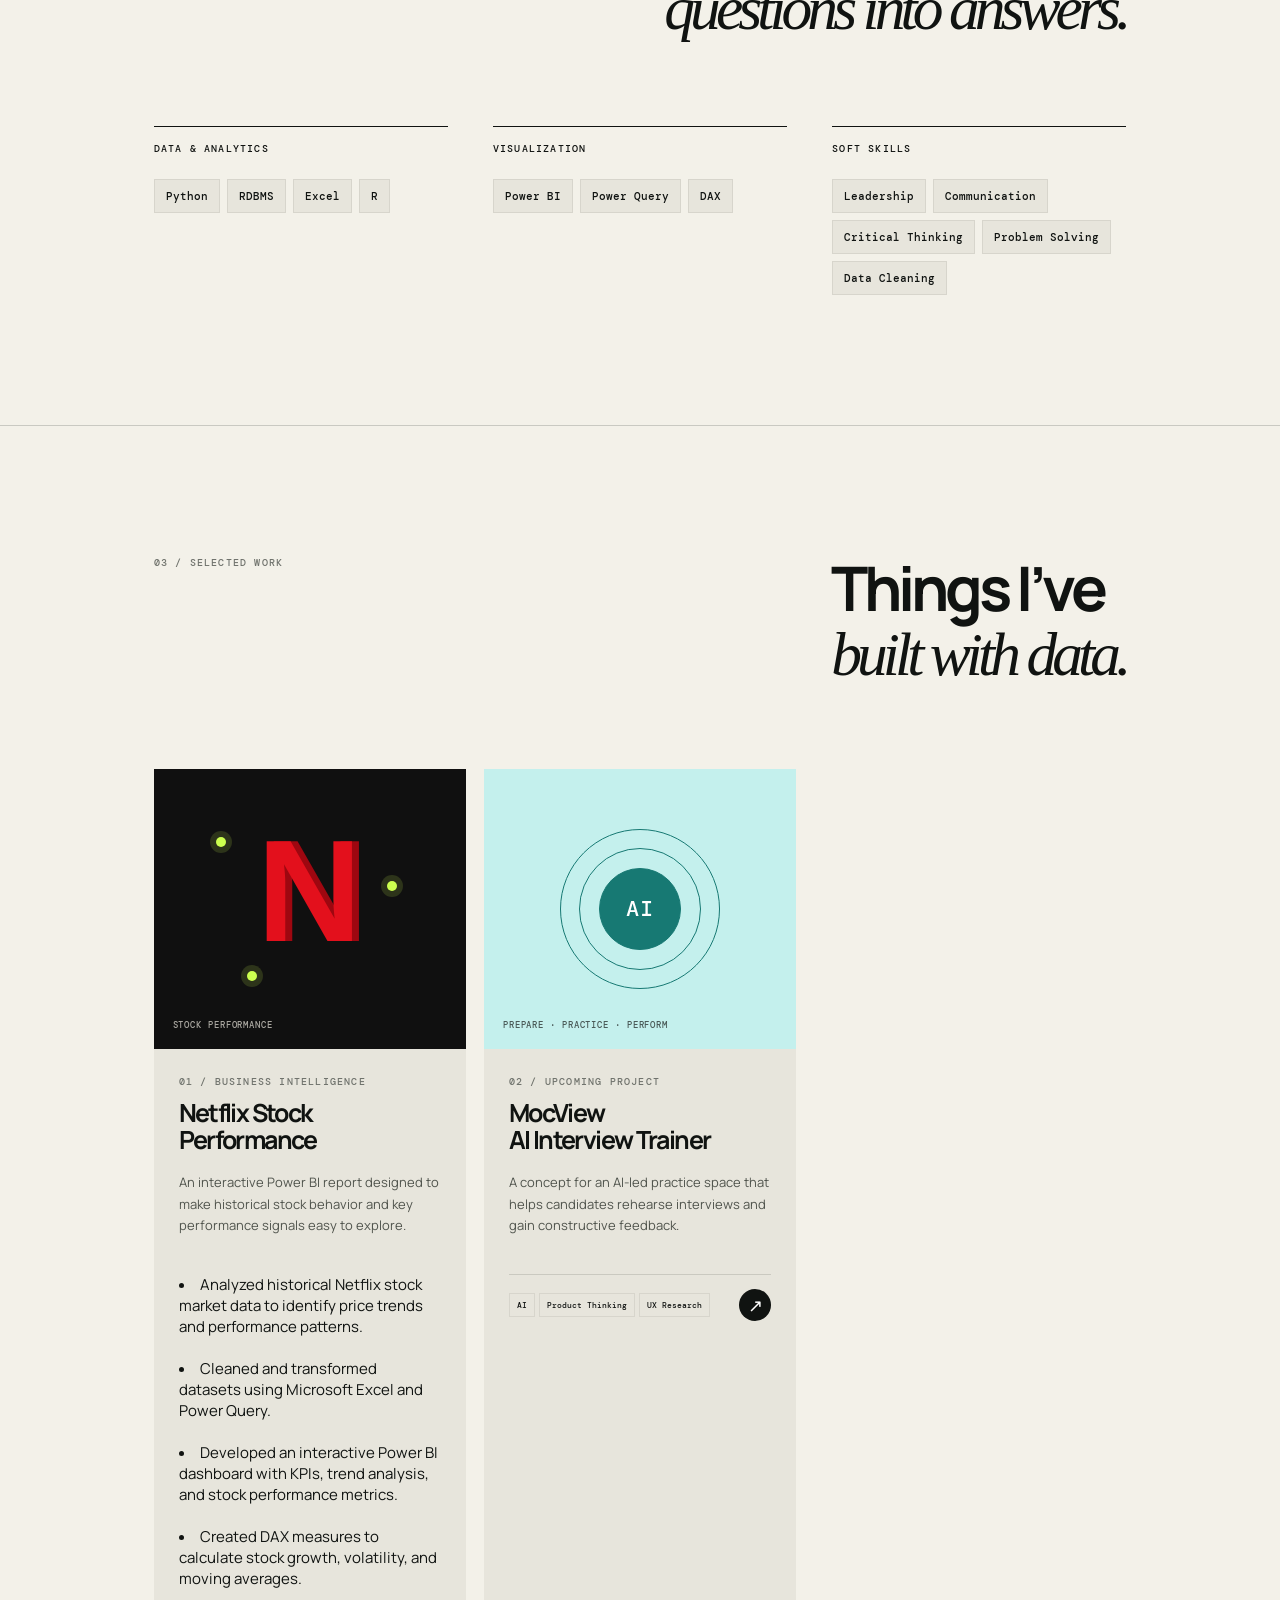
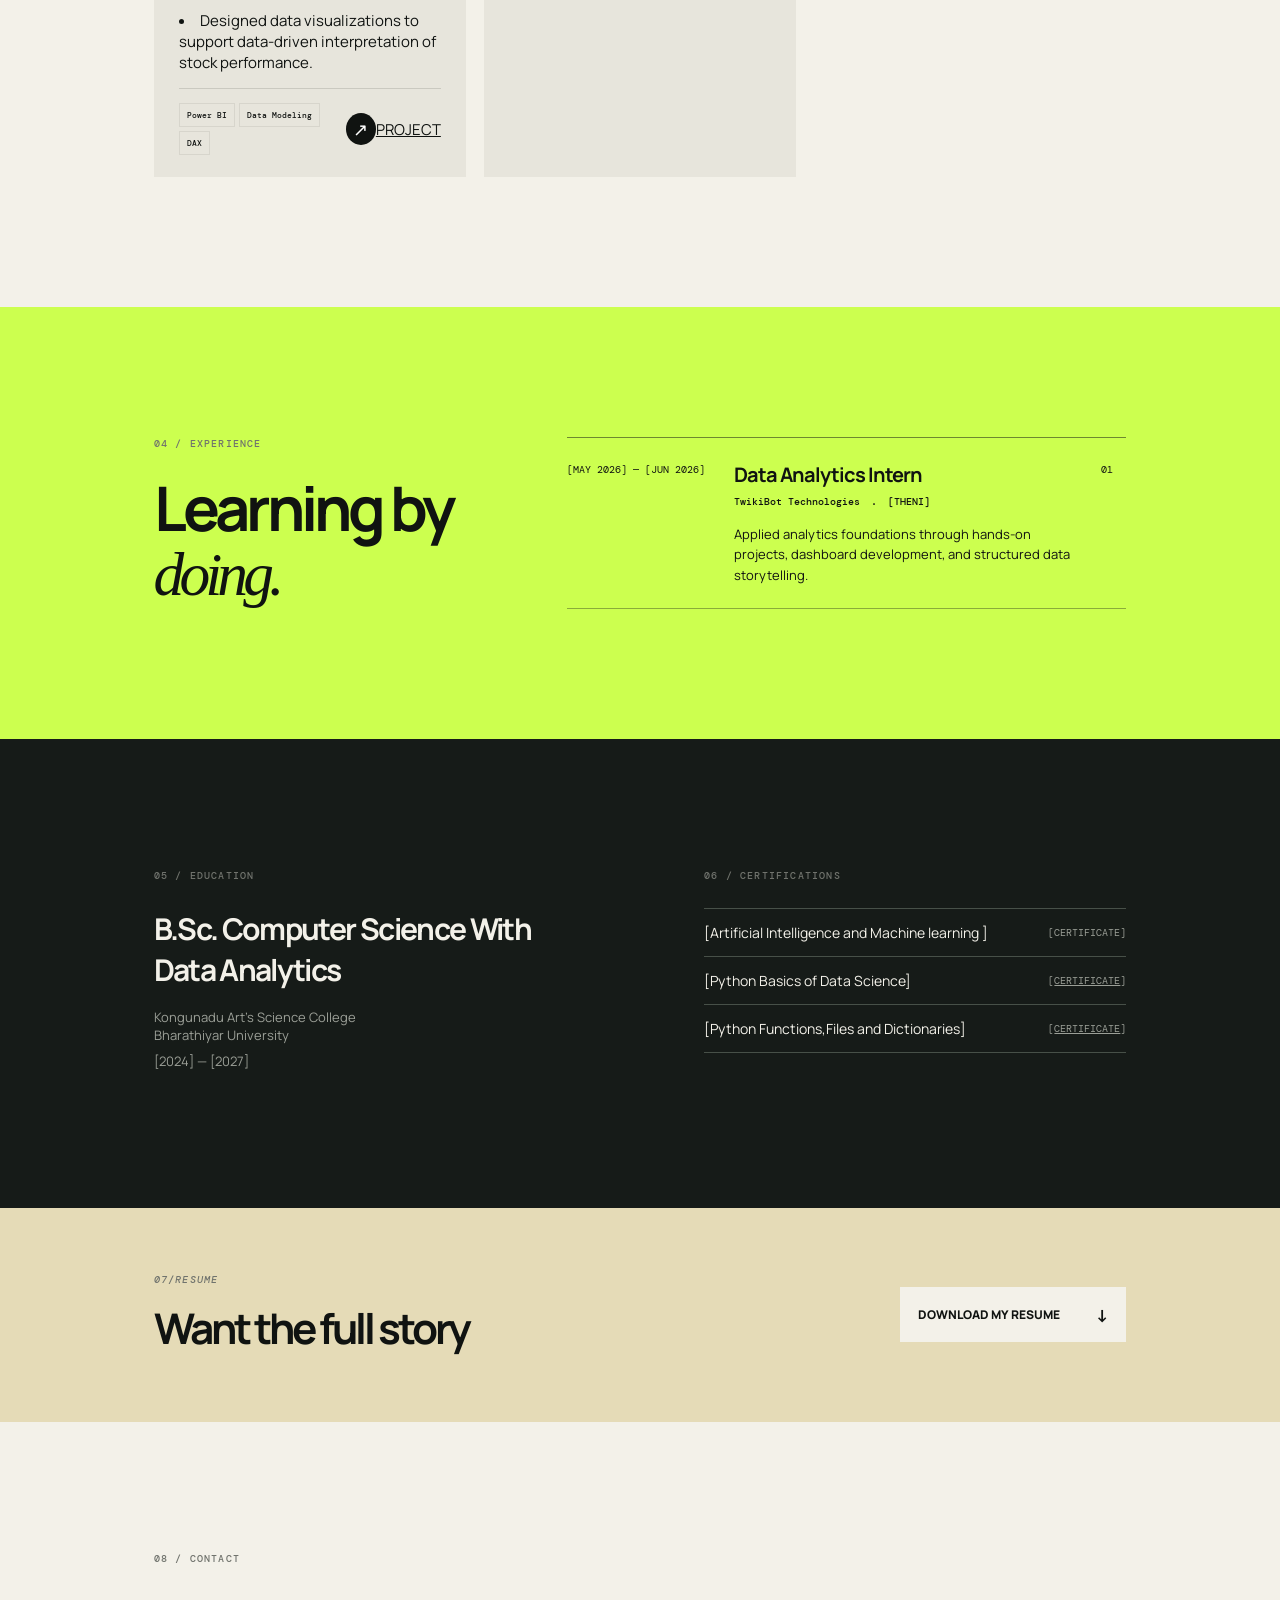
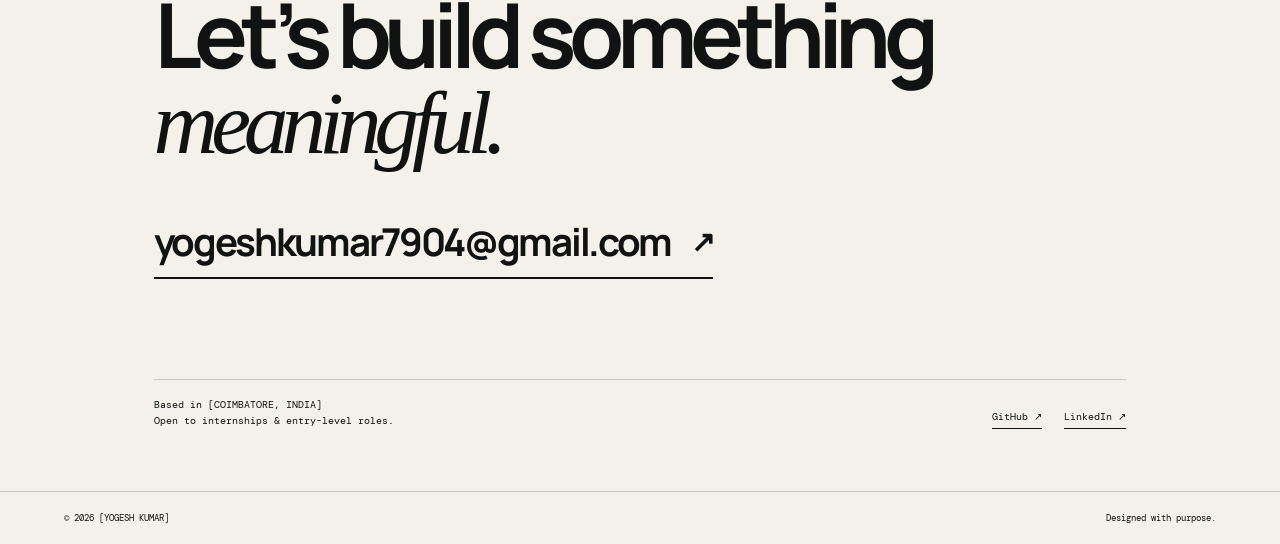
==== commit 5d45b6db: "portfolio.html" ====
--- a/index.html
+++ b/index.html
@@ -95,7 +95,7 @@
 <li>
 Designed data visualizations to support data-driven interpretation of stock performance.
 </li></p>
-<div class="project-footer"><div class="tags small"><span>Power BI</span><span>Data Modeling</span><span>DAX</span></div><a href="#contact" aria-label="Ask about Netflix Stock Performance">↗</a><span><a href="https://github.com/yogesh-YK-official/Netfliix_Stock-_Performance-Analytics.git" target="_blank" rel="noreferrer">[<u>PROJECT</u>]</a></span></div></div>
+<div class="project-footer"><div class="tags small"><span>Power BI</span><span>Data Modeling</span><span>DAX</span></div><a href="#contact" aria-label="Ask about Netflix Stock Performance">↗</a><span><a href="https://github.com/yogesh-YK-official/Netfliix_Stock-_Performance-Analytics.git" target="_blank" rel="noreferrer"><u>PROJECT</u></a></span></div></div>
           </article>
 
           
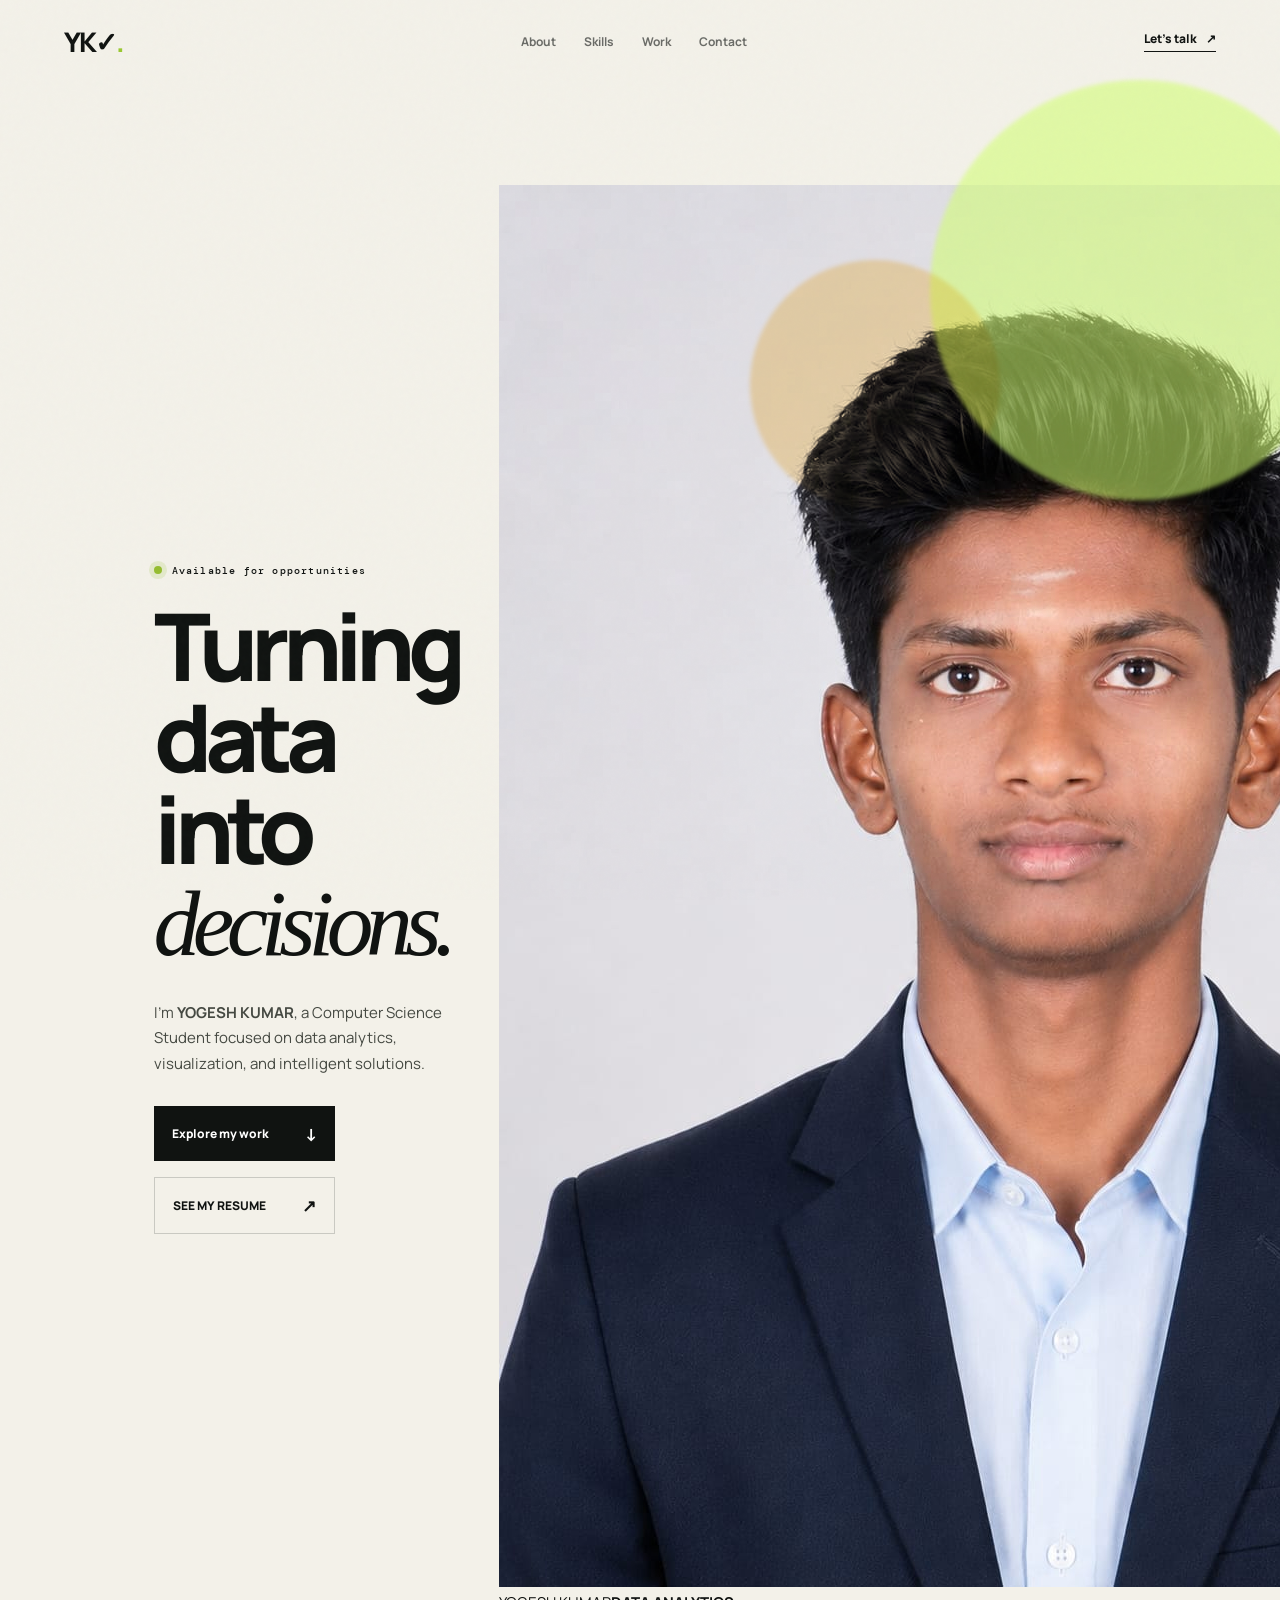
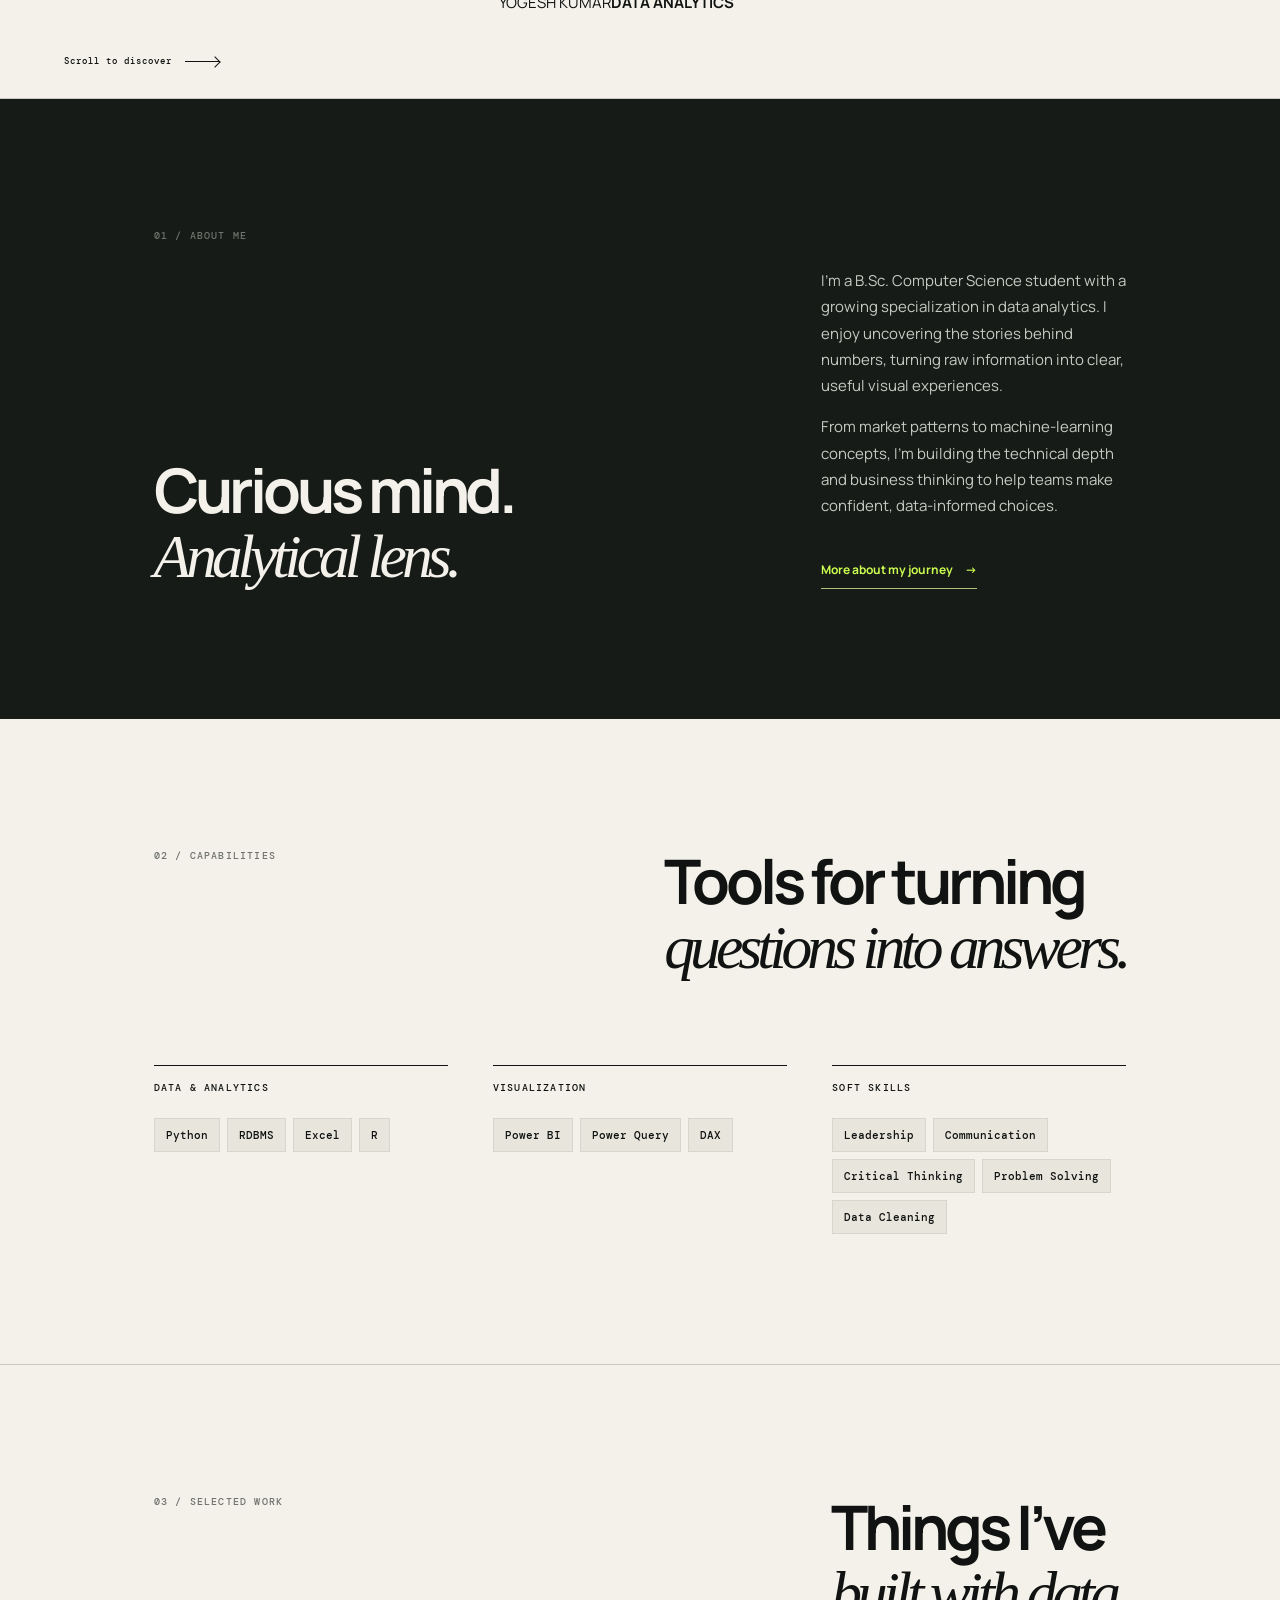
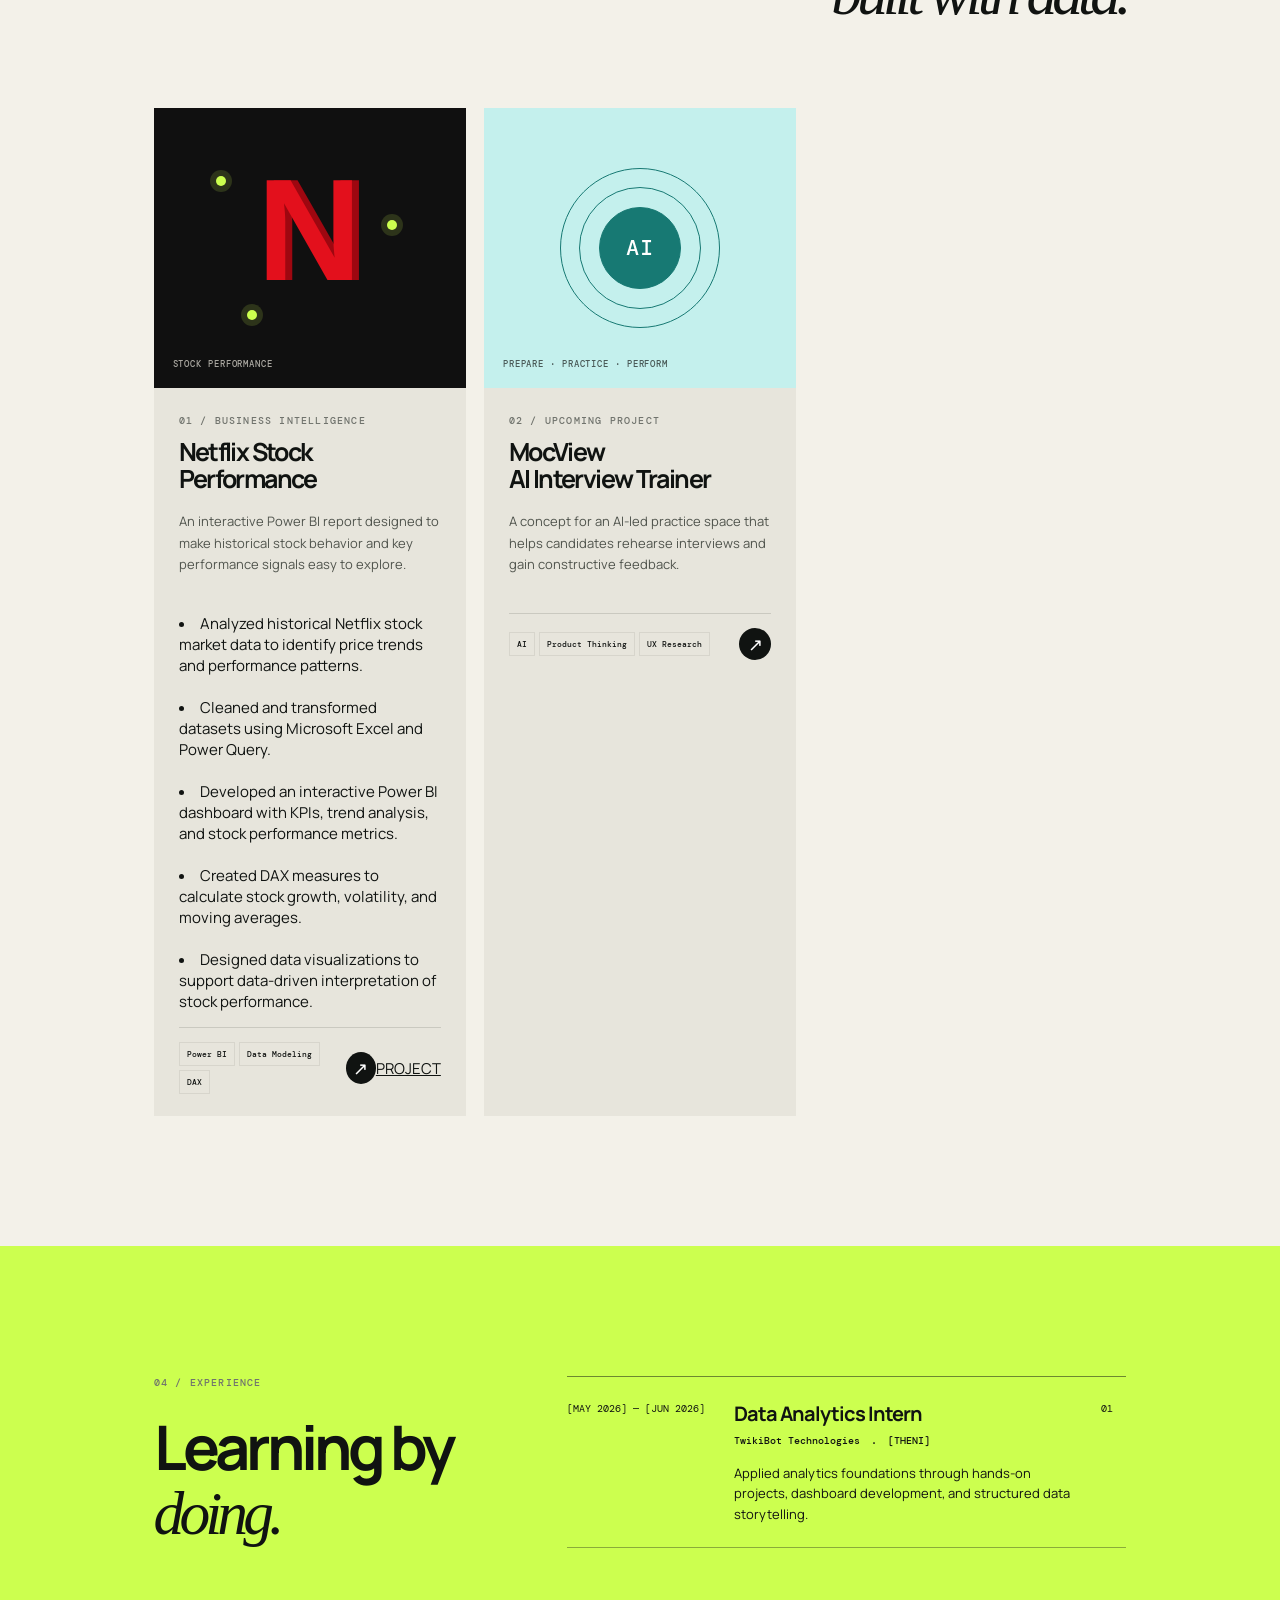
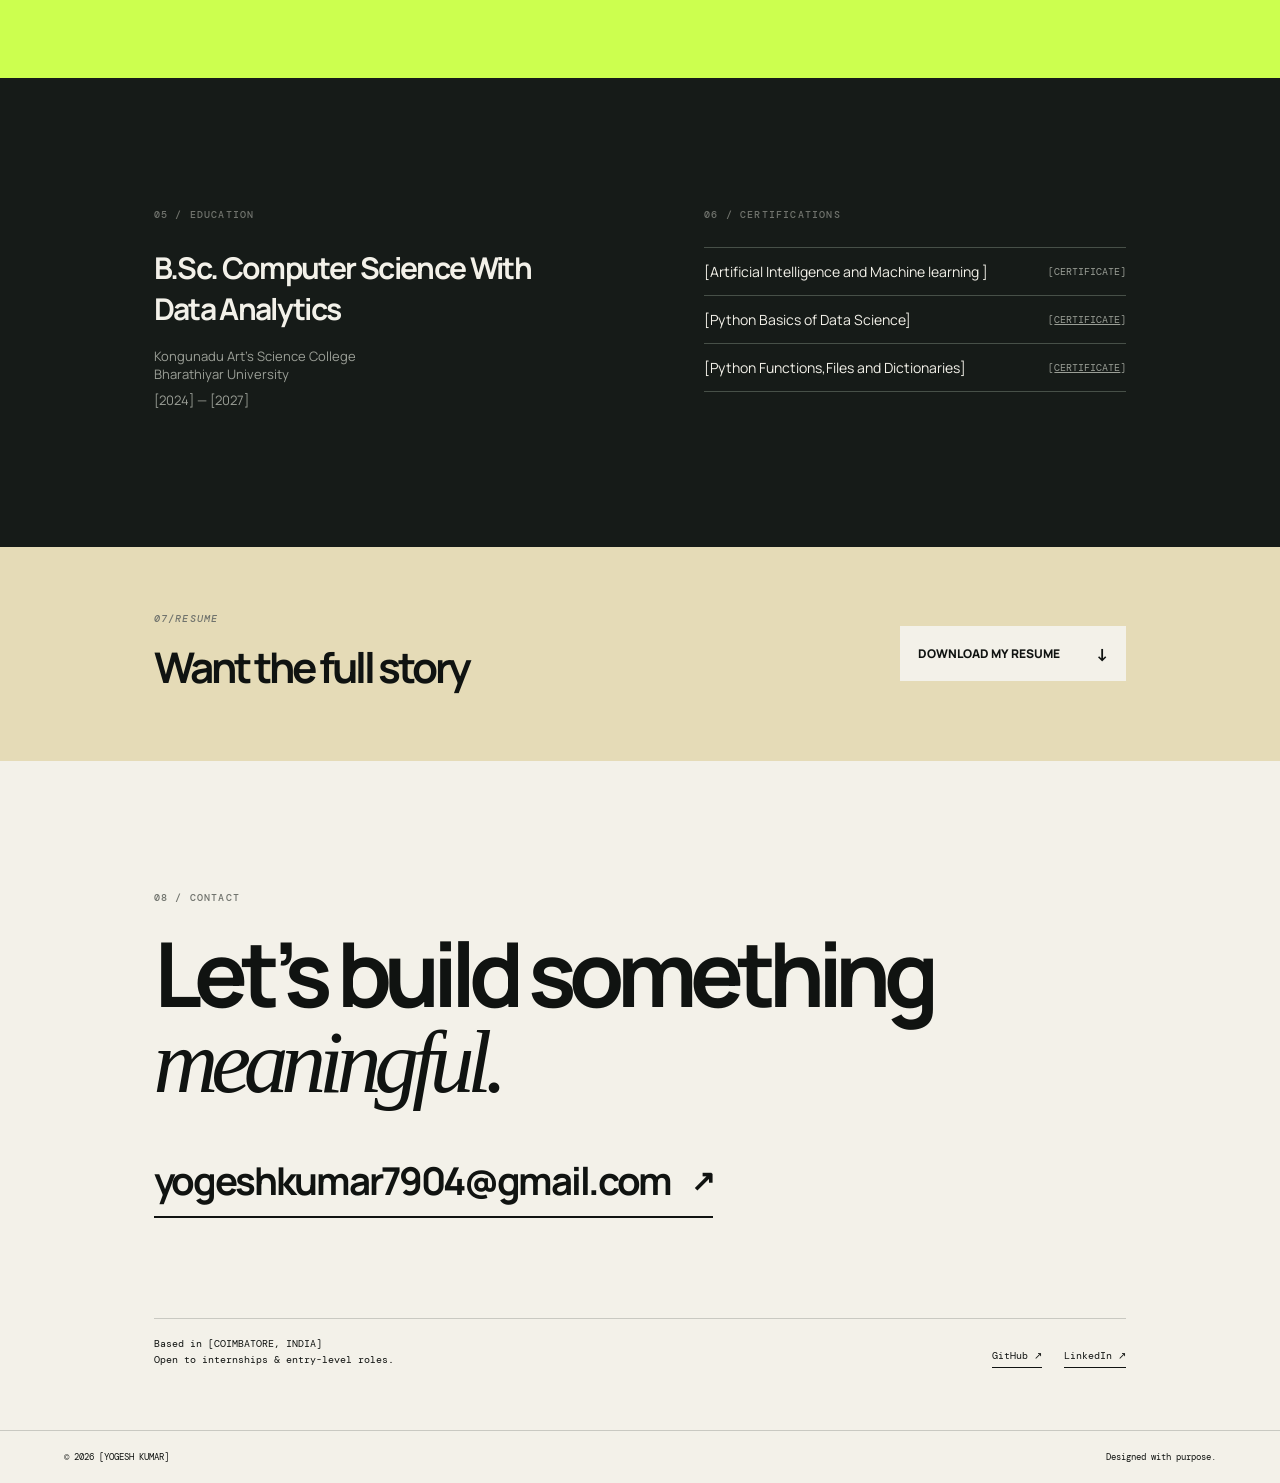
==== commit 6c9b95a0: "index.html" ====
--- a/index.html
+++ b/index.html
@@ -3,7 +3,8 @@
   <head>
     <meta charset="UTF-8" />
     <meta name="viewport" content="width=device-width, initial-scale=1.0" />
-    <meta name="description" content="A data analytics and AI portfolio." />
+   <meta name="description" content="Yogesh Kumar is a Computer Science and Data Analytics student and aspiring Data Analyst skilled in Python, SQL, Power BI, Excel, R and AI/ML." />
+    <meta name="author" content="Yogesh Kumar" />
     <title>Yogesh kumar | Data Analytics Portfolio</title>
     <link rel="preconnect" href="https://fonts.googleapis.com" />
     <link rel="preconnect" href="https://fonts.gstatic.com" crossorigin />
@@ -26,28 +27,20 @@
         <div class="orb orb-one"></div><div class="orb orb-two"></div>
         <div class="hero-copy reveal">
           <p class="eyebrow"><span></span> Available for opportunities</p>
-          <h1>Turning data into <em>decisions.</em></h1>
+          <h1>Turning data into <em>decisions.</em><br></h1>
           <p class="hero-intro">I’m <strong>YOGESH KUMAR</strong>, a Computer Science Student focused on data analytics, visualization, and intelligent solutions.</p>
           <div class="hero-actions">
             <a class="button button-primary" href="#projects">Explore my work <span>↓</span></a>
             <a class="button button-quiet" href="YogeshKumar_ATS_RESUME_EDITABLE.pdf">SEE MY RESUME <span>↗</span></a>
           </div>
         </div>
-        <div class="hero-stat-grid reveal delay-1">
-          <div class="metric featured"><span class="metric-label">FOCUS</span><strong>Data<br>Analytics</strong><b>01</b></div>
-          <div class="metric"><span class="metric-label">TOOLKIT</span><strong>
-<ul>•Python</ul>
-<ul>•Excel</ul>
-<ul>•Power BI</ul>
-</strong><b>02</b></div>
-          <div class="metric quote"><span>“Insight is the<br>beginning of impact.”</span><b>✦</b></div>
-        </div>
+        <figure class="hero-photo reveal-right" aria-label="Portrait of Yogesh Kumar">
+          <img src="yogesh.jpg" alt="Yogesh Kumar in a formal suit" />
+          <figcaption><span>YOGESH KUMAR</span><b>DATA ANALYTICS</b></figcaption>
+        </figure>
         <a class="scroll-cue" href="#about"><span>Scroll to discover</span><i></i></a>
       </section>
-
-
-
-      <section id="about" class="about section section-pad">
+  <section id="about" class="about section section-pad">
         <p class="section-kicker reveal">01 / ABOUT ME</p>
         <div class="about-grid">
           <h2 class="display reveal">Curious mind.<br><em>Analytical lens.</em></h2>
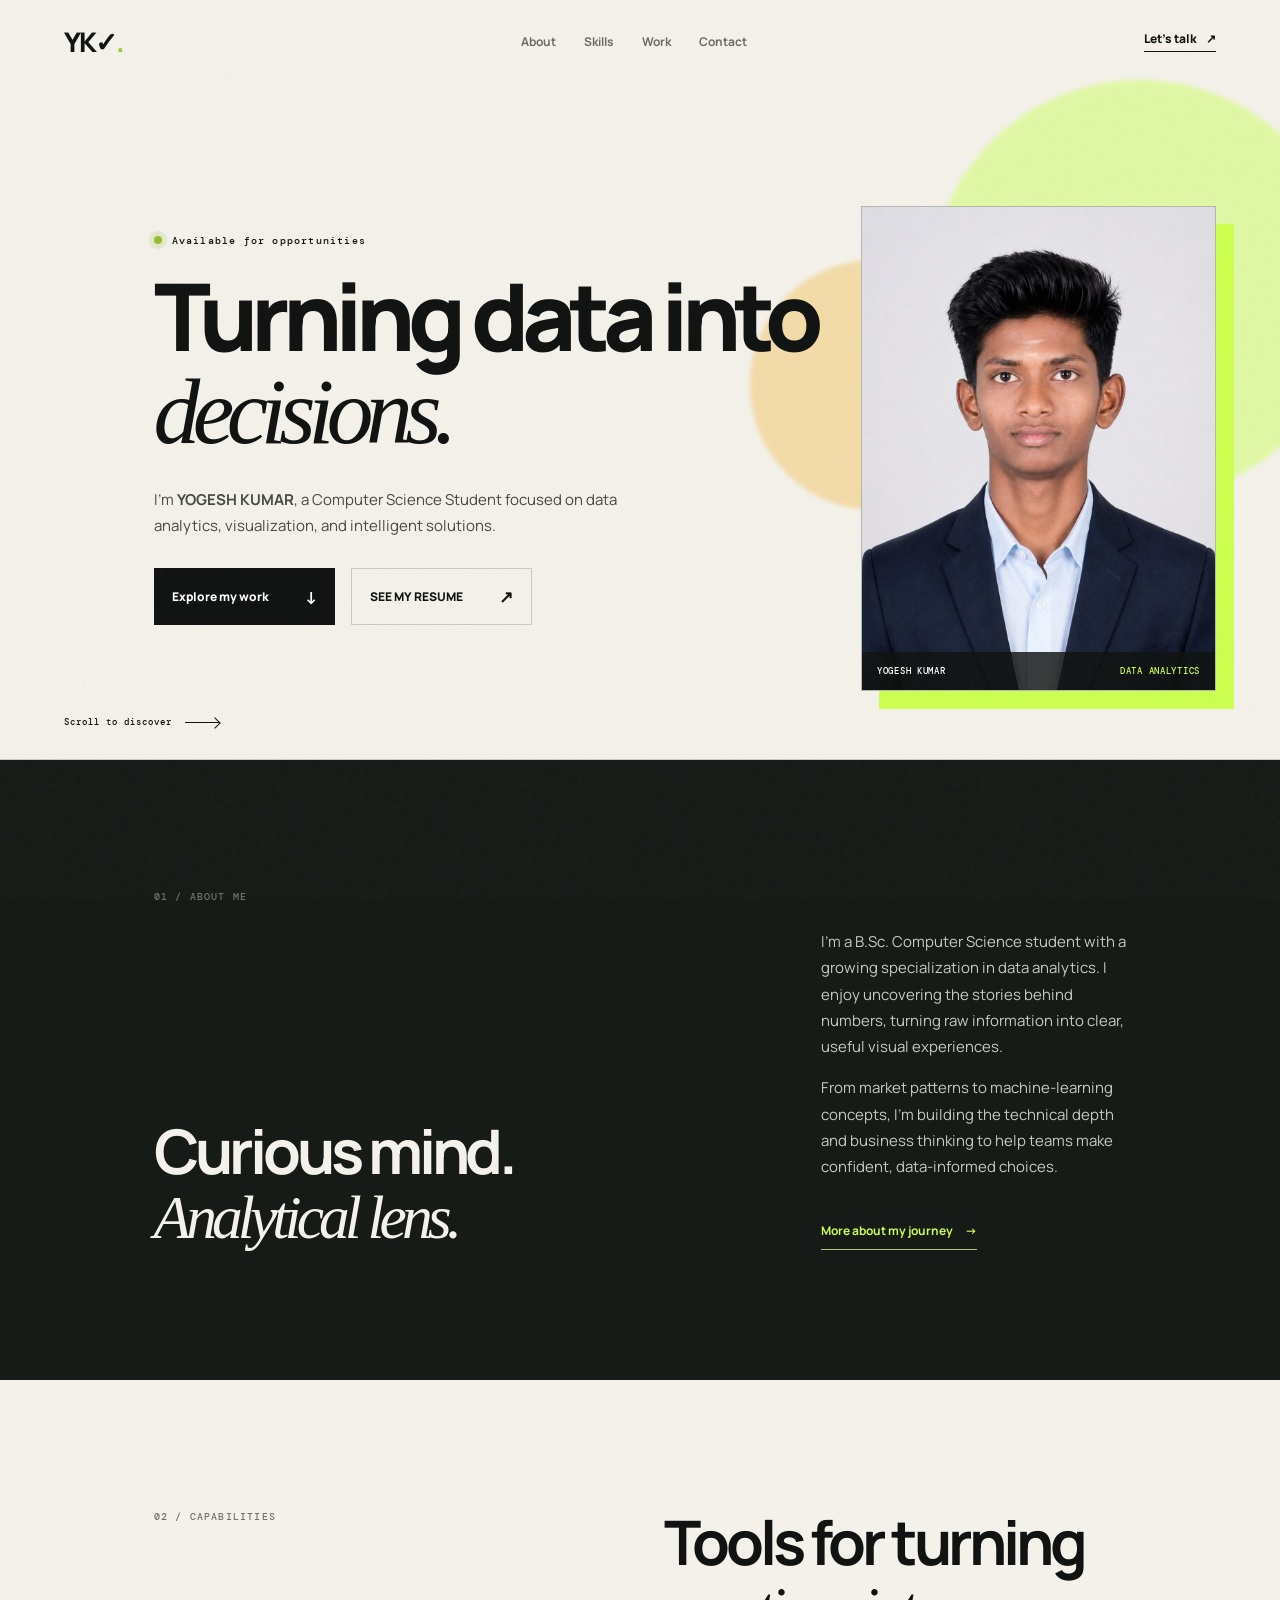
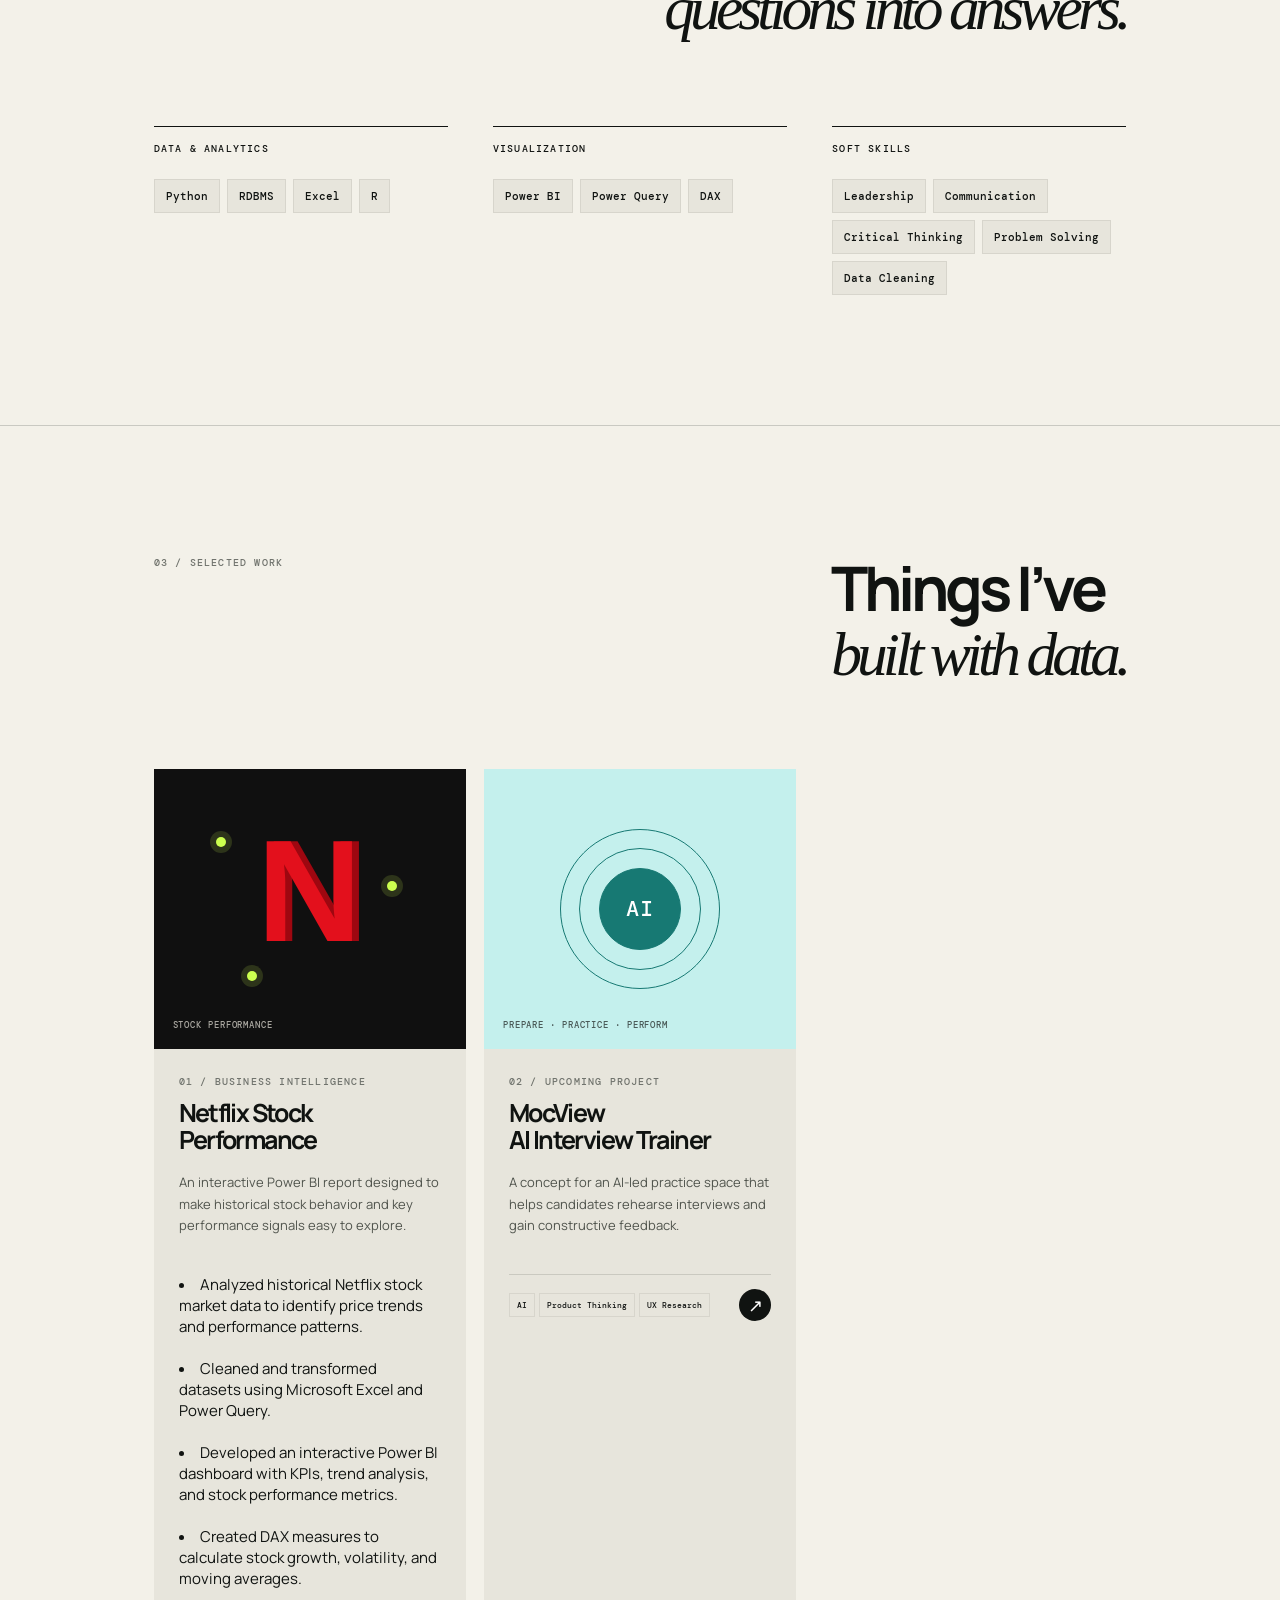
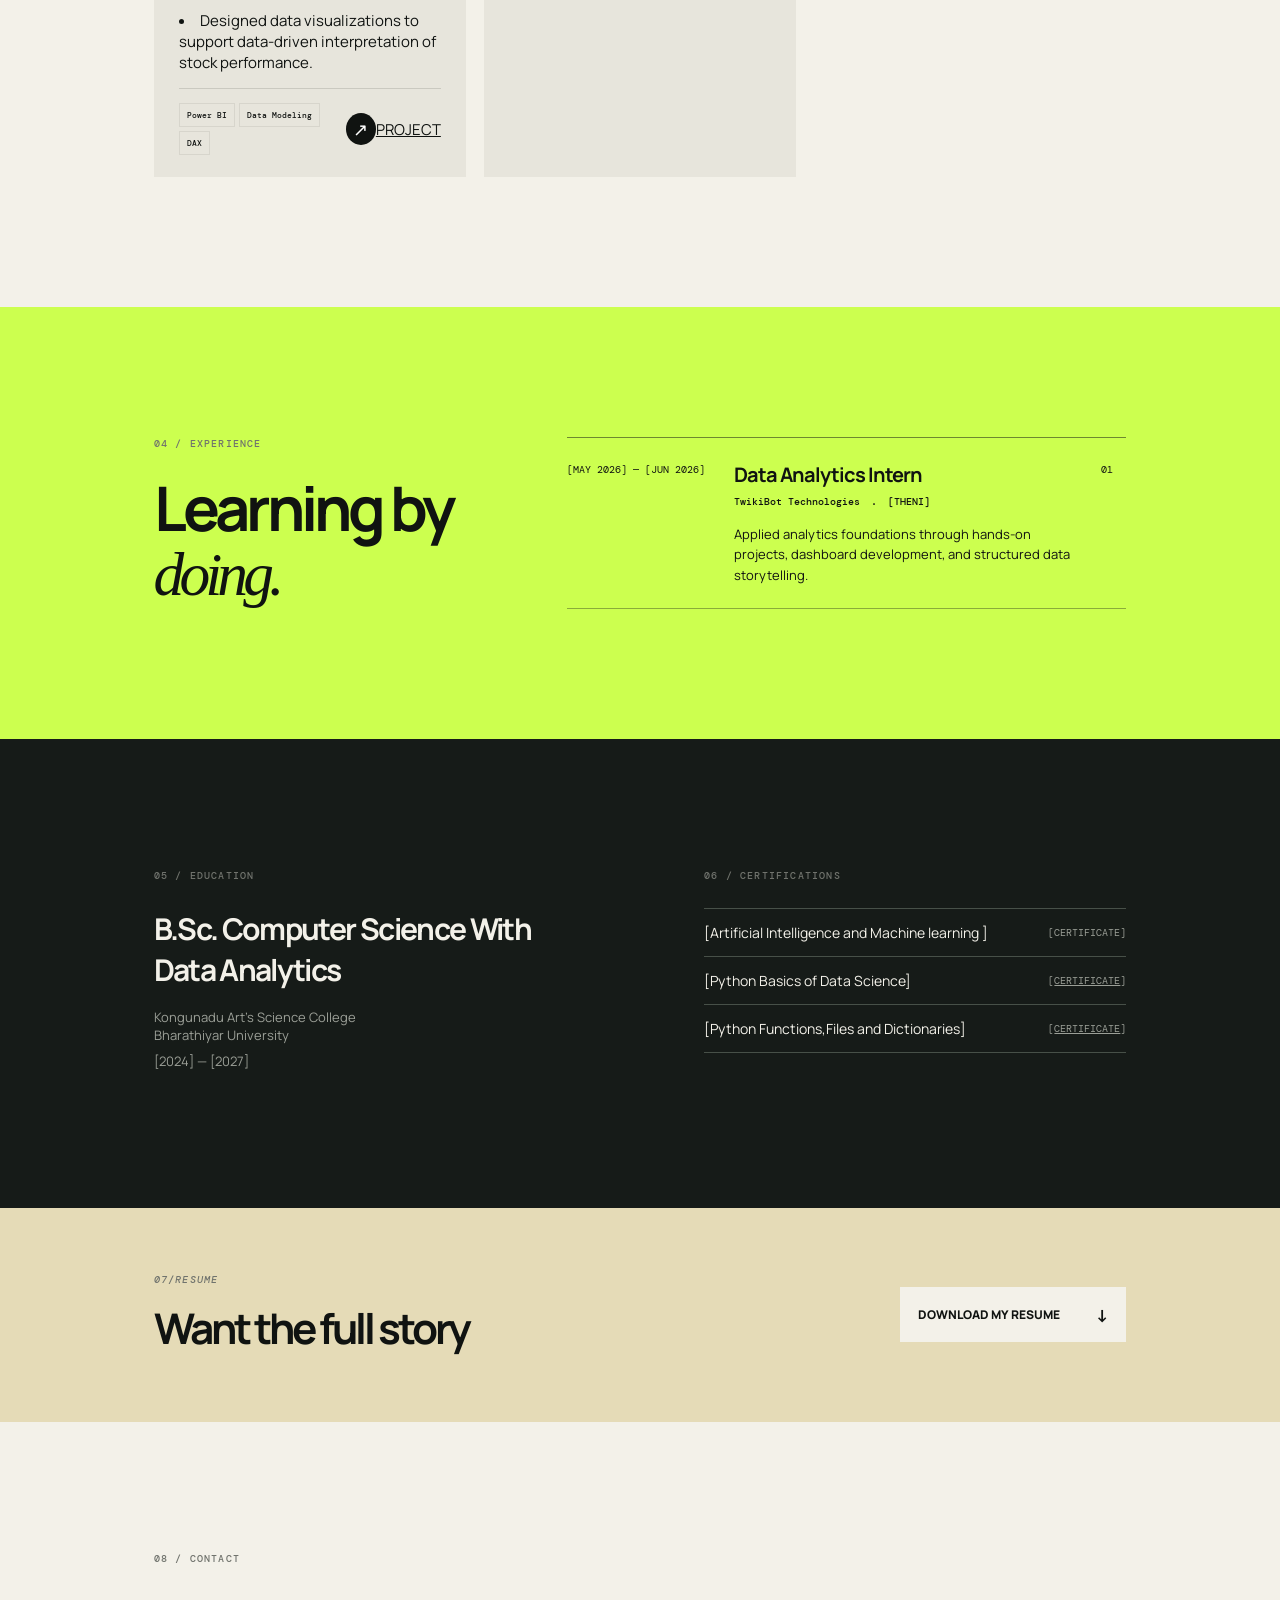
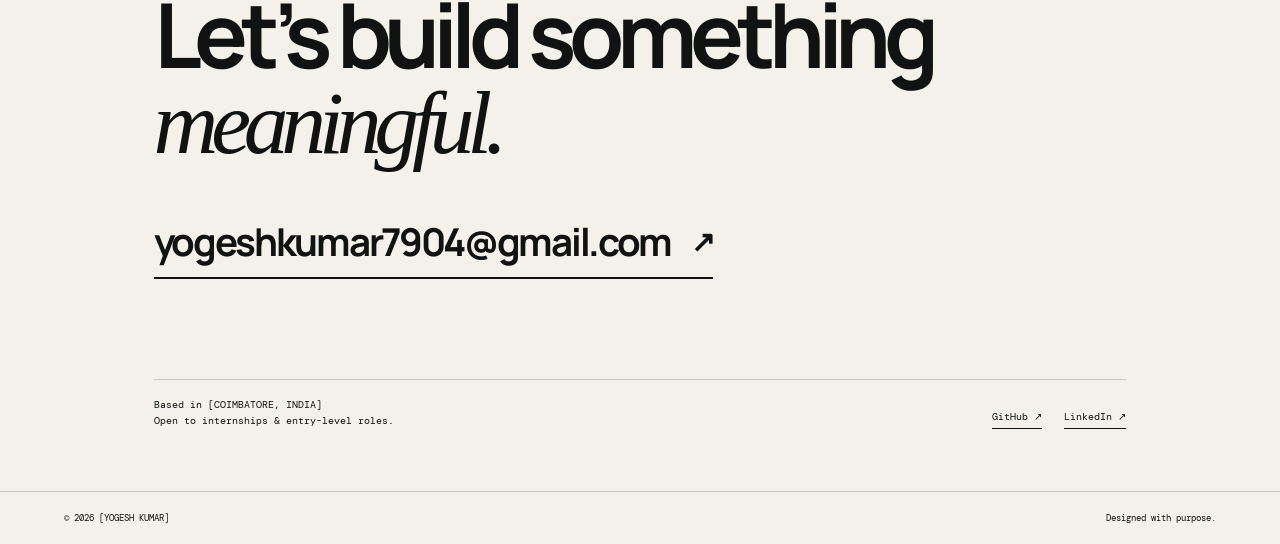
==== commit ed09673b: "index.html" ====
--- a/index.html
+++ b/index.html
@@ -35,7 +35,7 @@
           </div>
         </div>
         <figure class="hero-photo reveal-right" aria-label="Portrait of Yogesh Kumar">
-          <img src="yogesh.jpg" alt="Yogesh Kumar in a formal suit" />
+          <img src="yogesh.jpg" alt="Yogesh Kumar in a formal suit" height="400px" width="150px">
           <figcaption><span>YOGESH KUMAR</span><b>DATA ANALYTICS</b></figcaption>
         </figure>
         <a class="scroll-cue" href="#about"><span>Scroll to discover</span><i></i></a>
--- a/style.css
+++ b/style.css
@@ -1 +1,6 @@
-:root{--ink:#101311;--paper:#f3f1e9;--lime:#ccff4f;--line:rgba(16,19,17,.18);--muted:#70736d;--dark:#161b18;--font:'Manrope',sans-serif;--mono:'DM Mono',monospace}*{box-sizing:border-box}html{scroll-behavior:smooth}body{margin:0;background:var(--paper);color:var(--ink);font-family:var(--font);font-size:15px}.noise{position:fixed;inset:0;z-index:20;pointer-events:none;opacity:.045;background-image:url("data:image/svg+xml,%3Csvg viewBox='0 0 180 180' xmlns='http://www.w3.org/2000/svg'%3E%3Cfilter id='n'%3E%3CfeTurbulence type='fractalNoise' baseFrequency='.9' numOctaves='4' stitchTiles='stitch'/%3E%3C/filter%3E%3Crect width='100%25' height='100%25' filter='url(%23n)' opacity='.5'/%3E%3C/svg%3E")}a{color:inherit;text-decoration:none}.site-header{height:82px;display:flex;align-items:center;justify-content:space-between;padding:0 clamp(22px,5vw,76px);position:absolute;top:0;width:100%;z-index:10}.brand{font-size:27px;font-weight:800;letter-spacing:-2px}.brand span{color:#9ac832}.site-header nav{display:flex;gap:28px;font-size:12px;font-weight:700}.site-header nav a{opacity:.6;transition:opacity .2s}.site-header nav a:hover{opacity:1}.header-cta{font-size:12px;font-weight:800;border-bottom:1px solid;padding-bottom:4px}.header-cta span{margin-left:7px}.menu-toggle{display:none}.section{position:relative}.hero{min-height:760px;padding:170px clamp(22px,12vw,180px) 70px;display:flex;align-items:center;overflow:hidden;border-bottom:1px solid var(--line)}.hero-copy{max-width:690px;z-index:2}.eyebrow,.section-kicker,.metric-label,.project-num{font:500 10px var(--mono);letter-spacing:.12em}.eyebrow{display:flex;align-items:center;gap:10px;margin:0 0 23px}.eyebrow span{width:8px;height:8px;border-radius:50%;background:#95bd2f;box-shadow:0 0 0 5px rgba(149,189,47,.17)}h1{font-size:clamp(52px,7.3vw,106px);line-height:.98;letter-spacing:-.075em;margin:0;font-weight:800;max-width:780px}h1 em,.display em,.contact-title em{font-family:Georgia,serif;font-weight:400;letter-spacing:-.08em}.hero-intro{max-width:480px;line-height:1.7;margin:30px 0;color:#454942}.hero-actions{display:flex;gap:16px;flex-wrap:wrap}.button{display:inline-flex;align-items:center;gap:36px;padding:16px 18px;font-size:12px;font-weight:800;transition:transform .2s,background .2s}.button:hover{transform:translateY(-3px)}.button span{font-size:17px}.button-primary{background:var(--ink);color:white}.button-quiet{border:1px solid var(--line)}.hero-stat-grid{position:absolute;right:clamp(22px,5vw,76px);bottom:68px;width:min(32vw,420px);display:grid;grid-template-columns:1fr 1fr;border-top:1px solid var(--line);border-left:1px solid var(--line);z-index:2}.metric{min-height:147px;border-right:1px solid var(--line);border-bottom:1px solid var(--line);padding:19px;position:relative;background:rgba(243,241,233,.5);backdrop-filter:blur(4px)}.metric.featured{background:var(--lime)}.metric strong{font-size:20px;line-height:1.15;display:block;margin-top:26px;letter-spacing:-.06em}.metric b{position:absolute;right:16px;bottom:14px;font:400 10px var(--mono);opacity:.7}.metric.quote{grid-column:span 2;min-height:90px;font-size:13px;line-height:1.4}.metric.quote b{font-size:20px}.orb{position:absolute;border-radius:50%;filter:blur(2px);opacity:.55}.orb-one{width:420px;height:420px;background:#d2ff6e;right:-70px;top:80px}.orb-two{width:250px;height:250px;background:#ffd57d;right:280px;top:260px;mix-blend-mode:multiply}.scroll-cue{position:absolute;bottom:31px;left:clamp(22px,5vw,76px);display:flex;align-items:center;gap:13px;font:500 9px var(--mono);letter-spacing:.11em}.scroll-cue i{width:34px;height:1px;background:var(--ink);position:relative}.scroll-cue i:after{content:'';position:absolute;right:0;top:-3px;width:7px;height:7px;border-right:1px solid;border-bottom:1px solid;transform:rotate(-45deg)}.section-pad{padding:130px clamp(22px,12vw,180px)}.section-kicker{margin:0 0 26px;color:var(--muted)}.about{background:var(--dark);color:var(--paper)}.about-grid{display:grid;grid-template-columns:1.2fr .75fr;gap:14vw;align-items:end}.display{font-size:clamp(37px,4.8vw,70px);line-height:1.04;letter-spacing:-.065em;margin:0}.about-text{font-size:15px;line-height:1.75;color:#c7cac2}.about-text p:first-child{margin-top:0}.text-link{display:inline-flex;gap:12px;border-bottom:1px solid #b1c278;padding:15px 0 8px;color:var(--lime);font-weight:700;font-size:12px;margin-top:10px}.skills{border-bottom:1px solid var(--line)}.section-heading{display:flex;justify-content:space-between;align-items:flex-start}.skills-layout{display:grid;grid-template-columns:repeat(3,1fr);gap:45px;margin-top:85px}.skill-group{border-top:1px solid var(--ink);padding-top:15px}.skill-group>p{font:500 10px var(--mono);letter-spacing:.12em;margin:0 0 24px}.tags{display:flex;flex-wrap:wrap;gap:7px}.tags span{font:500 11px var(--mono);padding:9px 11px;background:#e7e5dc;border:1px solid #d7d5cc}.project-list{margin-top:82px;display:grid;grid-template-columns:repeat(3,1fr);gap:18px}.project-card{background:#e7e5dc}.project-visual{height:280px;position:relative;overflow:hidden;padding:19px;font:500 9px var(--mono);letter-spacing:.1em}.project-visual>span{position:absolute;bottom:18px;left:19px;opacity:.68}.project-info{padding:26px 25px 22px}.project-num{color:var(--muted);margin:0 0 12px}.project-info h3{font-size:25px;letter-spacing:-.065em;line-height:1.07;margin:0}.project-desc{font-size:13px;line-height:1.65;color:#50544d;min-height:83px;margin:19px 0}.project-footer{border-top:1px solid #cac9c0;padding-top:14px;display:flex;justify-content:space-between;align-items:center}.tags.small{gap:4px}.tags.small span{font-size:8px;padding:6px 7px}.project-footer>a{width:32px;height:32px;display:grid;place-items:center;border-radius:50%;background:var(--ink);color:white;font-size:18px;transition:transform .2s}.project-card:hover .project-footer>a{transform:rotate(45deg)}.gold .project-visual{background:#c5b297}.chart-bars{display:flex;align-items:end;gap:10px;height:175px;padding:15px 14px}.chart-bars i{display:block;width:20px;background:#262c23;border-radius:2px 2px 0 0}.chart-bars i:nth-child(1){height:35%}.chart-bars i:nth-child(2){height:57%}.chart-bars i:nth-child(3){height:41%}.chart-bars i:nth-child(4){height:82%;background:#f3e8c9}.chart-bars i:nth-child(5){height:64%}.chart-bars i:nth-child(6){height:97%;background:#f3e8c9}.chart-bars i:nth-child(7){height:72%}.chart-line{position:absolute;left:25px;right:25px;top:110px;border-top:2px solid #efffbd;transform:skewY(-14deg);box-shadow:60px -16px 0 -1px #efffbd,120px 12px 0 -1px #efffbd}.netflix .project-visual{background:#101010;color:#f2eee4}.netflix-n{font-size:145px;font-family:Arial,sans-serif;font-weight:900;color:#e3101c;line-height:.9;position:absolute;top:57px;left:50%;transform:translateX(-50%);text-shadow:7px 0 #9e0710}.price-dot{position:absolute;width:10px;height:10px;border-radius:50%;background:var(--lime);box-shadow:0 0 0 6px rgba(204,255,79,.15)}.price-dot.one{top:68px;left:20%}.price-dot.two{right:22%;top:112px}.price-dot.three{bottom:68px;left:30%}.mocview .project-visual{background:#c4f0ed}.ai-rings{width:160px;height:160px;position:absolute;top:50%;left:50%;transform:translate(-50%,-50%);display:grid;place-items:center}.ai-rings i{position:absolute;border-radius:50%;border:1px solid #177973}.ai-rings i:nth-child(1){inset:0}.ai-rings i:nth-child(2){inset:19px}.ai-rings i:nth-child(3){inset:39px;background:#177973}.ai-rings b{color:white;z-index:1;font:500 22px var(--mono)}.experience{background:var(--lime)}.experience{display:grid;grid-template-columns:.8fr 1.5fr;gap:9vw}.timeline{border-top:1px solid rgba(16,19,17,.5)}.timeline article{display:grid;grid-template-columns:145px 1fr 25px;gap:22px;padding:23px 0;border-bottom:1px solid rgba(16,19,17,.35)}.timeline-date,.timeline-index{font:400 10px var(--mono);margin:2px 0}.timeline h3{font-size:20px;letter-spacing:-.05em;margin:0}.company{font:500 10px var(--mono);margin:7px 0 16px}.company span{padding:0 5px}.timeline article div>p:last-child{max-width:450px;line-height:1.55;font-size:13px;margin:0}.credentials{background:var(--dark);color:var(--paper)}.credentials-grid{display:grid;grid-template-columns:1fr 1fr;gap:10vw}.credential-title{font-size:30px;letter-spacing:-.055em;margin:0 0 18px}.muted{color:#9b9f97;font-size:13px;margin:8px 0}.cert-list{list-style:none;padding:0;margin:0;border-top:1px solid #475048}.cert-list li{padding:14px 0;border-bottom:1px solid #475048;font-size:14px;display:flex;justify-content:space-between;gap:15px}.cert-list span{color:#9b9f97;font:400 10px var(--mono);padding-top:3px}.resume-banner{padding:65px clamp(22px,12vw,180px);background:#e5dbb7;display:flex;align-items:center;justify-content:space-between}.resume-banner .section-kicker{margin-bottom:13px}.resume-banner h2{font-size:clamp(29px,3.3vw,45px);letter-spacing:-.07em;margin:0}.button-light{background:var(--paper);color:var(--ink)}.contact{padding-bottom:62px}.contact-title{font-size:clamp(48px,7vw,100px);line-height:.95;letter-spacing:-.08em;margin:0 0 50px}.email-link{display:inline-flex;align-items:center;gap:20px;font-size:clamp(21px,3vw,42px);letter-spacing:-.06em;border-bottom:2px solid var(--ink);padding-bottom:9px;font-weight:700}.email-link span{font-size:.75em}.contact-bottom{display:flex;justify-content:space-between;align-items:end;border-top:1px solid var(--line);margin-top:100px;padding-top:17px;font:400 10px var(--mono);line-height:1.6}.contact-bottom p{margin:0}.social-links{display:flex;gap:22px}.social-links a{border-bottom:1px solid;padding-bottom:3px}footer{padding:20px clamp(22px,5vw,76px);display:flex;justify-content:space-between;font:400 9px var(--mono);border-top:1px solid var(--line)}.reveal{opacity:0;transform:translateY(24px);transition:opacity .75s ease,transform .75s ease}.reveal.visible{opacity:1;transform:none}.delay-1{transition-delay:.12s}.delay-2{transition-delay:.24s}@media(max-width:900px){.hero{padding-left:8vw;min-height:820px}.hero-stat-grid{width:min(57vw,400px)}.section-pad{padding:95px 8vw}.project-list{grid-template-columns:1fr}.project-card{display:grid;grid-template-columns:44% 56%}.project-visual{height:auto;min-height:280px}.project-desc{min-height:0}.experience{grid-template-columns:1fr;gap:50px}.experience.section-pad{padding-left:8vw;padding-right:8vw}}@media(max-width:620px){.site-header{height:68px;padding:0 6vw}.site-header nav,.header-cta{display:none}.menu-toggle{display:flex;flex-direction:column;gap:5px;border:0;background:transparent;padding:8px}.menu-toggle i{display:block;background:var(--ink);width:21px;height:1px}.site-header nav.open{position:absolute;display:flex;flex-direction:column;gap:19px;left:0;right:0;top:68px;padding:25px 6vw;background:var(--paper);border-bottom:1px solid var(--line)}.hero{min-height:760px;padding:130px 6vw 48px;align-items:flex-start}.hero-stat-grid{bottom:48px;left:6vw;right:6vw;width:auto}.metric{min-height:115px}.metric strong{font-size:17px;margin-top:18px}.scroll-cue{display:none}.orb-one{width:260px;height:260px;right:-100px;top:275px}.orb-two{display:none}.about-grid,.credentials-grid{grid-template-columns:1fr;gap:38px}.section-pad{padding:80px 6vw}.section-heading{display:block}.skills-layout{grid-template-columns:1fr;gap:34px;margin-top:52px}.project-list{margin-top:52px}.project-card{display:block}.project-visual{height:230px;min-height:0}.experience{padding-left:6vw!important;padding-right:6vw!important}.timeline article{grid-template-columns:1fr 20px;gap:10px}.timeline-date{grid-column:span 2}.timeline article div{grid-column:1}.timeline-index{grid-column:2;grid-row:2}.resume-banner{padding:42px 6vw;align-items:flex-start;gap:25px;flex-direction:column}.contact{padding-left:6vw;padding-right:6vw}.contact-bottom{margin-top:66px;align-items:flex-start;gap:26px;flex-direction:column}.cert-list li{flex-direction:column;gap:5px}.project-info h3{font-size:24px}}
+:root{--ink:#101311;--paper:#f3f1e9;--lime:#ccff4f;--line:rgba(16,19,17,.18);--muted:#70736d;--dark:#161b18;--font:'Manrope',sans-serif;--mono:'DM Mono',monospace}*{box-sizing:border-box}html{scroll-behavior:smooth}body{margin:0;background:var(--paper);color:var(--ink);font-family:var(--font);font-size:15px}.noise{position:fixed;inset:0;z-index:20;pointer-events:none;opacity:.045;background-image:url("data:image/svg+xml,%3Csvg viewBox='0 0 180 180' xmlns='http://www.w3.org/2000/svg'%3E%3Cfilter id='n'%3E%3CfeTurbulence type='fractalNoise' baseFrequency='.9' numOctaves='4' stitchTiles='stitch'/%3E%3C/filter%3E%3Crect width='100%25' height='100%25' filter='url(%23n)' opacity='.5'/%3E%3C/svg%3E")}a{color:inherit;text-decoration:none}.site-header{height:82px;display:flex;align-items:center;justify-content:space-between;padding:0 clamp(22px,5vw,76px);position:absolute;top:0;width:100%;z-index:10}.brand{font-size:27px;font-weight:800;letter-spacing:-2px}.brand span{color:#9ac832}.site-header nav{display:flex;gap:28px;font-size:12px;font-weight:700}.site-header nav a{opacity:.6;transition:opacity .2s}.site-header nav a:hover{opacity:1}.header-cta{font-size:12px;font-weight:800;border-bottom:1px solid;padding-bottom:4px}.header-cta span{margin-left:7px}.menu-toggle{display:none}.section{position:relative}.hero{min-height:760px;padding:170px clamp(22px,12vw,180px) 70px;display:flex;align-items:center;overflow:hidden;border-bottom:1px solid var(--line)}.hero-copy{max-width:690px;z-index:2}.eyebrow,.section-kicker,.metric-label,.project-num{font:500 10px var(--mono);letter-spacing:.12em}.eyebrow{display:flex;align-items:center;gap:10px;margin:0 0 23px}.eyebrow span{width:8px;height:8px;border-radius:50%;background:#95bd2f;box-shadow:0 0 0 5px rgba(149,189,47,.17)}h1{font-size:clamp(52px,7.3vw,106px);line-height:.98;letter-spacing:-.075em;margin:0;font-weight:800;max-width:780px}h1 em,.display em,.contact-title em{font-family:Georgia,serif;font-weight:400;letter-spacing:-.08em}.hero-intro{max-width:480px;line-height:1.7;margin:30px 0;color:#454942}.hero-actions{display:flex;gap:16px;flex-wrap:wrap}.button{display:inline-flex;align-items:center;gap:36px;padding:16px 18px;font-size:12px;font-weight:800;transition:transform .2s,background .2s}.button:hover{transform:translateY(-3px)}.button span{font-size:17px}.button-primary{background:var(--ink);color:white}.button-quiet{border:1px solid var(--line)}.hero-stat-grid{position:absolute;right:clamp(22px,5vw,76px);bottom:68px;width:min(32vw,420px);display:grid;grid-template-columns:1fr 1fr;border-top:1px solid var(--line);border-left:1px solid var(--line);z-index:2}.metric{min-height:147px;border-right:1px solid var(--line);border-bottom:1px solid var(--line);padding:19px;position:relative;background:rgba(243,241,233,.5);backdrop-filter:blur(4px)}.metric.featured{background:var(--lime)}.metric strong{font-size:20px;line-height:1.15;display:block;margin-top:26px;letter-spacing:-.06em}.metric b{position:absolute;right:16px;bottom:14px;font:400 10px var(--mono);opacity:.7}.metric.quote{grid-column:span 2;min-height:90px;font-size:13px;line-height:1.4}.metric.quote b{font-size:20px}.orb{position:absolute;border-radius:50%;filter:blur(2px);opacity:.55}.orb-one{width:420px;height:420px;background:#d2ff6e;right:-70px;top:80px}.orb-two{width:250px;height:250px;background:#ffd57d;right:280px;top:260px;mix-blend-mode:multiply}.scroll-cue{position:absolute;bottom:31px;left:clamp(22px,5vw,76px);display:flex;align-items:center;gap:13px;font:500 9px var(--mono);letter-spacing:.11em}.scroll-cue i{width:34px;height:1px;background:var(--ink);position:relative}.scroll-cue i:after{content:'';position:absolute;right:0;top:-3px;width:7px;height:7px;border-right:1px solid;border-bottom:1px solid;transform:rotate(-45deg)}.section-pad{padding:130px clamp(22px,12vw,180px)}.section-kicker{margin:0 0 26px;color:var(--muted)}.about{background:var(--dark);color:var(--paper)}.about-grid{display:grid;grid-template-columns:1.2fr .75fr;gap:14vw;align-items:end}.display{font-size:clamp(37px,4.8vw,70px);line-height:1.04;letter-spacing:-.065em;margin:0}.about-text{font-size:15px;line-height:1.75;color:#c7cac2}.about-text p:first-child{margin-top:0}.text-link{display:inline-flex;gap:12px;border-bottom:1px solid #b1c278;padding:15px 0 8px;color:var(--lime);font-weight:700;font-size:12px;margin-top:10px}.skills{border-bottom:1px solid var(--line)}.section-heading{display:flex;justify-content:space-between;align-items:flex-start}.skills-layout{display:grid;grid-template-columns:repeat(3,1fr);gap:45px;margin-top:85px}.skill-group{border-top:1px solid var(--ink);padding-top:15px}.skill-group>p{font:500 10px var(--mono);letter-spacing:.12em;margin:0 0 24px}.tags{display:flex;flex-wrap:wrap;gap:7px}.tags span{font:500 11px var(--mono);padding:9px 11px;background:#e7e5dc;border:1px solid #d7d5cc}.project-list{margin-top:82px;display:grid;grid-template-columns:repeat(3,1fr);gap:18px}.project-card{background:#e7e5dc}.project-visual{height:280px;position:relative;overflow:hidden;padding:19px;font:500 9px var(--mono);letter-spacing:.1em}.project-visual>span{position:absolute;bottom:18px;left:19px;opacity:.68}.project-info{padding:26px 25px 22px}.project-num{color:var(--muted);margin:0 0 12px}.project-info h3{font-size:25px;letter-spacing:-.065em;line-height:1.07;margin:0}.project-desc{font-size:13px;line-height:1.65;color:#50544d;min-height:83px;margin:19px 0}.project-footer{border-top:1px solid #cac9c0;padding-top:14px;display:flex;justify-content:space-between;align-items:center}.tags.small{gap:4px}.tags.small span{font-size:8px;padding:6px 7px;background:#e7e5dc;border:1px solid #d7d5cc}.project-footer>a{width:32px;height:32px;display:grid;place-items:center;border-radius:50%;background:var(--ink);color:white;font-size:18px;transition:transform .2s}.project-card:hover .project-footer>a{transform:rotate(45deg)}.gold .project-visual{background:#c5b297}.chart-bars{display:flex;align-items:end;gap:10px;height:175px;padding:15px 14px}.chart-bars i{display:block;width:20px;background:#262c23;border-radius:2px 2px 0 0}.chart-bars i:nth-child(1){height:35%}.chart-bars i:nth-child(2){height:57%}.chart-bars i:nth-child(3){height:41%}.chart-bars i:nth-child(4){height:82%;background:#f3e8c9}.chart-bars i:nth-child(5){height:64%}.chart-bars i:nth-child(6){height:97%;background:#f3e8c9}.chart-bars i:nth-child(7){height:72%}.chart-line{position:absolute;left:25px;right:25px;top:110px;border-top:2px solid #efffbd;transform:skewY(-14deg);box-shadow:60px -16px 0 -1px #efffbd,120px 12px 0 -1px #efffbd}.netflix .project-visual{background:#101010;color:#f2eee4}.netflix-n{font-size:145px;font-family:Arial,sans-serif;font-weight:900;color:#e3101c;line-height:.9;position:absolute;top:57px;left:50%;transform:translateX(-50%);text-shadow:7px 0 #9e0710}.price-dot{position:absolute;width:10px;height:10px;border-radius:50%;background:var(--lime);box-shadow:0 0 0 6px rgba(204,255,79,.15)}.price-dot.one{top:68px;left:20%}.price-dot.two{right:22%;top:112px}.price-dot.three{bottom:68px;left:30%}.mocview .project-visual{background:#c4f0ed}.ai-rings{width:160px;height:160px;position:absolute;top:50%;left:50%;transform:translate(-50%,-50%);display:grid;place-items:center}.ai-rings i{position:absolute;border-radius:50%;border:1px solid #177973}.ai-rings i:nth-child(1){inset:0}.ai-rings i:nth-child(2){inset:19px}.ai-rings i:nth-child(3){inset:39px;background:#177973}.ai-rings b{color:white;z-index:1;font:500 22px var(--mono)}.experience{background:var(--lime)}.experience{display:grid;grid-template-columns:.8fr 1.5fr;gap:9vw}.timeline{border-top:1px solid rgba(16,19,17,.5)}.timeline article{display:grid;grid-template-columns:145px 1fr 25px;gap:22px;padding:23px 0;border-bottom:1px solid rgba(16,19,17,.35)}.timeline-date,.timeline-index{font:400 10px var(--mono);margin:2px 0}.timeline h3{font-size:20px;letter-spacing:-.05em;margin:0}.company{font:500 10px var(--mono);margin:7px 0 16px}.company span{padding:0 5px}.timeline article div>p:last-child{max-width:450px;line-height:1.55;font-size:13px;margin:0}.credentials{background:var(--dark);color:var(--paper)}.credentials-grid{display:grid;grid-template-columns:1fr 1fr;gap:10vw}.credential-title{font-size:30px;letter-spacing:-.055em;margin:0 0 18px}.muted{color:#9b9f97;font-size:13px;margin:8px 0}.cert-list{list-style:none;padding:0;margin:0;border-top:1px solid #475048}.cert-list li{padding:14px 0;border-bottom:1px solid #475048;font-size:14px;display:flex;justify-content:space-between;gap:15px}.cert-list span{color:#9b9f97;font:400 10px var(--mono);padding-top:3px}.resume-banner{padding:65px clamp(22px,12vw,180px);background:#e5dbb7;display:flex;align-items:center;justify-content:space-between}.resume-banner .section-kicker{margin-bottom:13px}.resume-banner h2{font-size:clamp(29px,3.3vw,45px);letter-spacing:-.07em;margin:0}.button-light{background:var(--paper);color:var(--ink)}.contact{padding-bottom:62px}.contact-title{font-size:clamp(48px,7vw,100px);line-height:.95;letter-spacing:-.08em;margin:0 0 50px}.email-link{display:inline-flex;align-items:center;gap:20px;font-size:clamp(21px,3vw,42px);letter-spacing:-.06em;border-bottom:2px solid var(--ink);padding-bottom:9px;font-weight:700}.email-link span{font-size:.75em}.contact-bottom{display:flex;justify-content:space-between;align-items:end;border-top:1px solid var(--line);margin-top:100px;padding-top:17px;font:400 10px var(--mono);line-height:1.6}.contact-bottom p{margin:0}.social-links{display:flex;gap:22px}.social-links a{border-bottom:1px solid;padding-bottom:3px}footer{padding:20px clamp(22px,5vw,76px);display:flex;justify-content:space-between;font:400 9px var(--mono);border-top:1px solid var(--line)}.reveal{opacity:0;transform:translateY(24px);transition:opacity .75s ease,transform .75s ease}.reveal.visible{opacity:1;transform:none}.delay-1{transition-delay:.12s}.delay-2{transition-delay:.24s}@media(max-width:900px){.hero{padding-left:8vw;min-height:820px}.hero-stat-grid{width:min(57vw,400px)}.section-pad{padding:95px 8vw}.project-list{grid-template-columns:1fr}.project-card{display:grid;grid-template-columns:44% 56%}.project-visual{height:auto;min-height:280px}.project-desc{min-height:0}.experience{grid-template-columns:1fr;gap:50px}.experience.section-pad{padding-left:8vw;padding-right:8vw}}@media(max-width:620px){.site-header{height:68px;padding:0 6vw}.site-header nav,.header-cta{display:none}.menu-toggle{display:flex;flex-direction:column;gap:5px;border:0;background:transparent;padding:8px}.menu-toggle i{display:block;background:var(--ink);width:21px;height:1px}.site-header nav.open{position:absolute;display:flex;flex-direction:column;gap:19px;left:0;right:0;top:68px;padding:25px 6vw;background:var(--paper);border-bottom:1px solid var(--line)}.hero{min-height:760px;padding:130px 6vw 48px;align-items:flex-start}.hero-stat-grid{bottom:48px;left:6vw;right:6vw;width:auto}.metric{min-height:115px}.metric strong{font-size:17px;margin-top:18px}.scroll-cue{display:none}.orb-one{width:260px;height:260px;right:-100px;top:275px}.orb-two{display:none}.about-grid,.credentials-grid{grid-template-columns:1fr;gap:38px}.section-pad{padding:80px 6vw}.section-heading{display:block}.skills-layout{grid-template-columns:1fr;gap:34px;margin-top:52px}.project-list{margin-top:52px}.project-card{display:block}.project-visual{height:230px;min-height:0}.experience{padding-left:6vw!important;padding-right:6vw!important}.timeline article{grid-template-columns:1fr 20px;gap:10px}.timeline-date{grid-column:span 2}.timeline article div{grid-column:1}.timeline-index{grid-column:2;grid-row:2}.resume-banner{padding:42px 6vw;align-items:flex-start;gap:25px;flex-direction:column}.contact{padding-left:6vw;padding-right:6vw}.contact-bottom{margin-top:66px;align-items:flex-start;gap:26px;flex-direction:column}.cert-list li{flex-direction:column;gap:5px}.project-info h3{font-size:24px}}
+
+/* Hero portrait: replaces the former Focus / Toolkit cards. */
+.hero-photo{position:absolute;right:clamp(22px,5vw,76px);bottom:68px;width:min(28vw,355px);height:min(39vw,485px);margin:0;overflow:hidden;background:#dfe6df;border:1px solid rgba(16,19,17,.22);box-shadow:18px 18px 0 var(--lime);z-index:2}.hero-photo img{display:block;width:100%;height:100%;object-fit:cover;object-position:center top;filter:saturate(.95) contrast(1.03);transition:transform .7s ease}.hero-photo:hover img{transform:scale(1.04)}.hero-photo figcaption{position:absolute;inset:auto 0 0;display:flex;justify-content:space-between;align-items:center;gap:10px;padding:13px 15px;background:rgba(16,19,17,.82);color:#fff;font:500 9px var(--mono);letter-spacing:.08em}.hero-photo figcaption b{color:var(--lime);font-weight:500}.reveal-right{opacity:0;transform:translateX(90px);transition:opacity .85s ease,transform .85s cubic-bezier(.2,.8,.2,1);transition-delay:.2s}.reveal-right.visible{opacity:1;transform:translateX(0)}
+@media(max-width:900px){.hero-photo{right:8vw;bottom:58px;width:min(39vw,325px);height:min(55vw,430px)}}
+@media(max-width:620px){.hero{min-height:900px}.hero-photo{left:6vw;right:6vw;bottom:53px;width:auto;height:320px;box-shadow:12px 12px 0 var(--lime)}.hero-photo figcaption{padding:11px 13px;font-size:8px}.reveal-right{transform:translateX(45px)}}
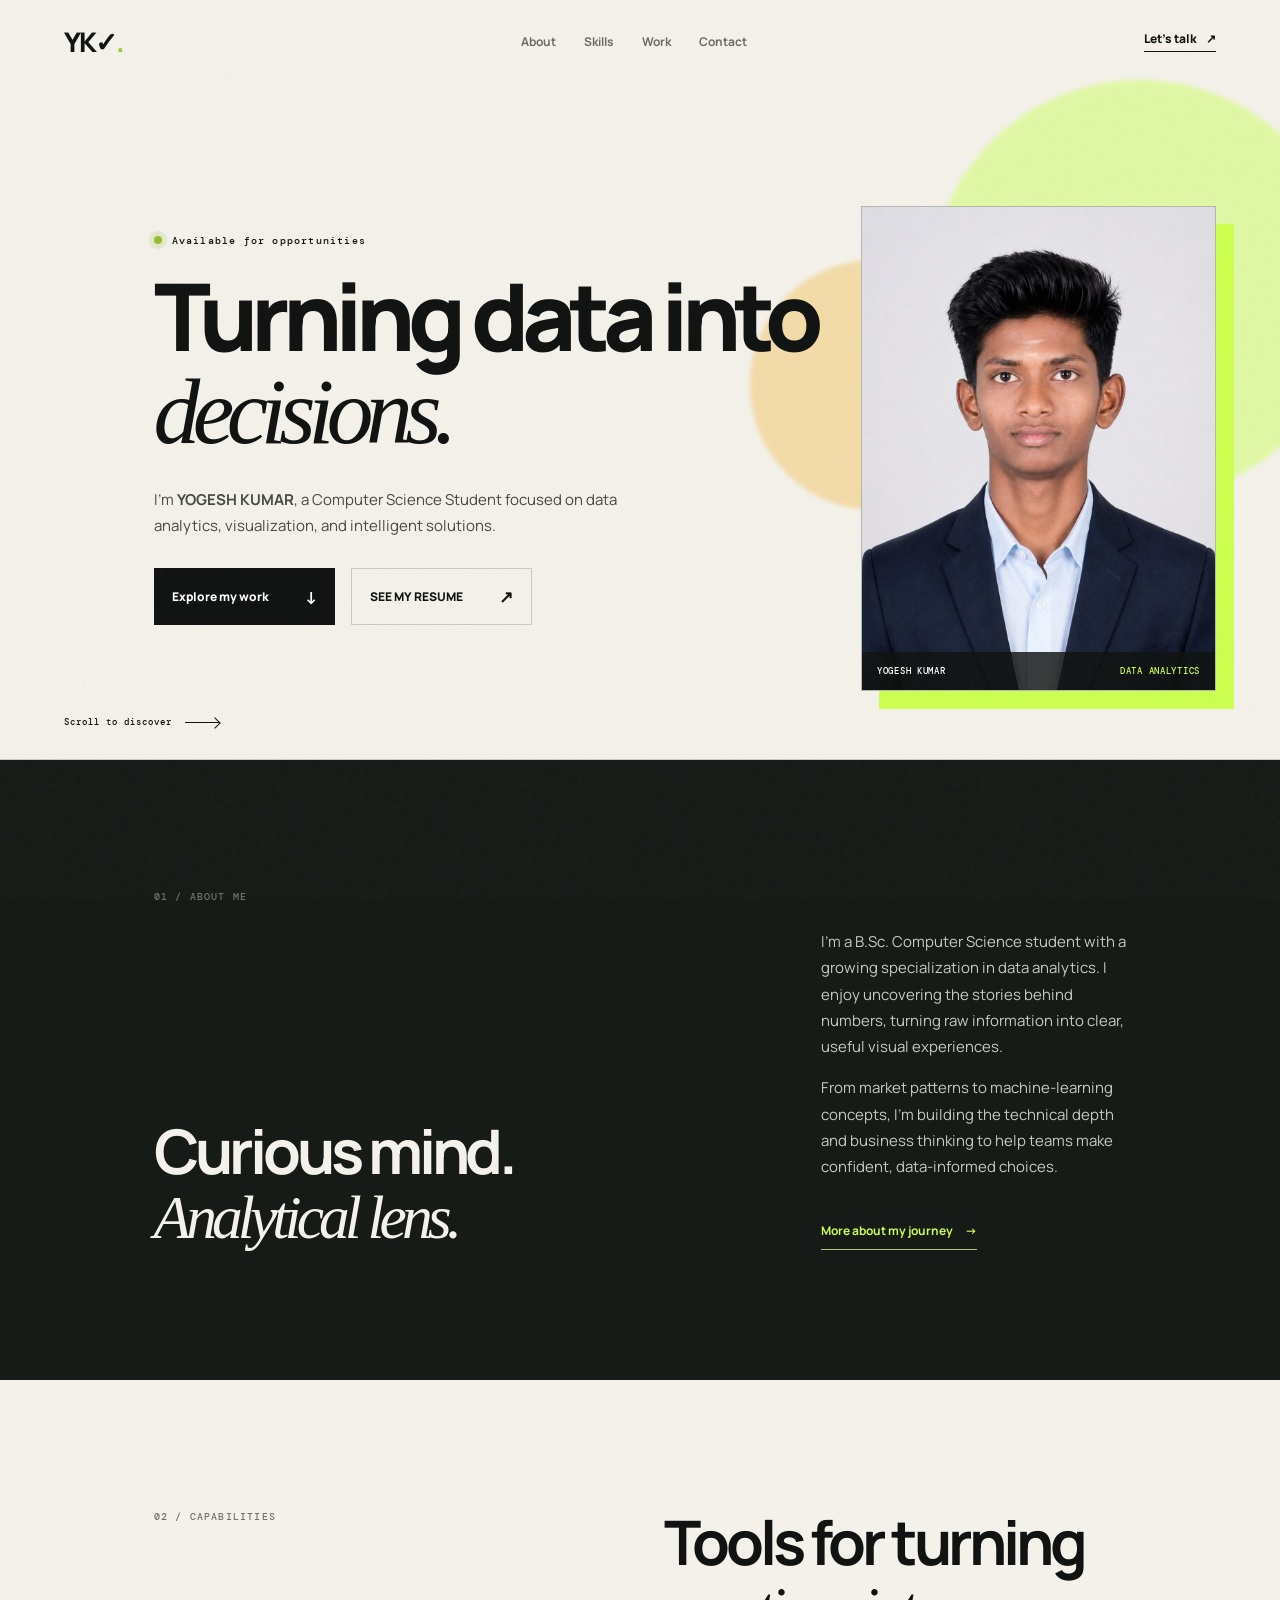
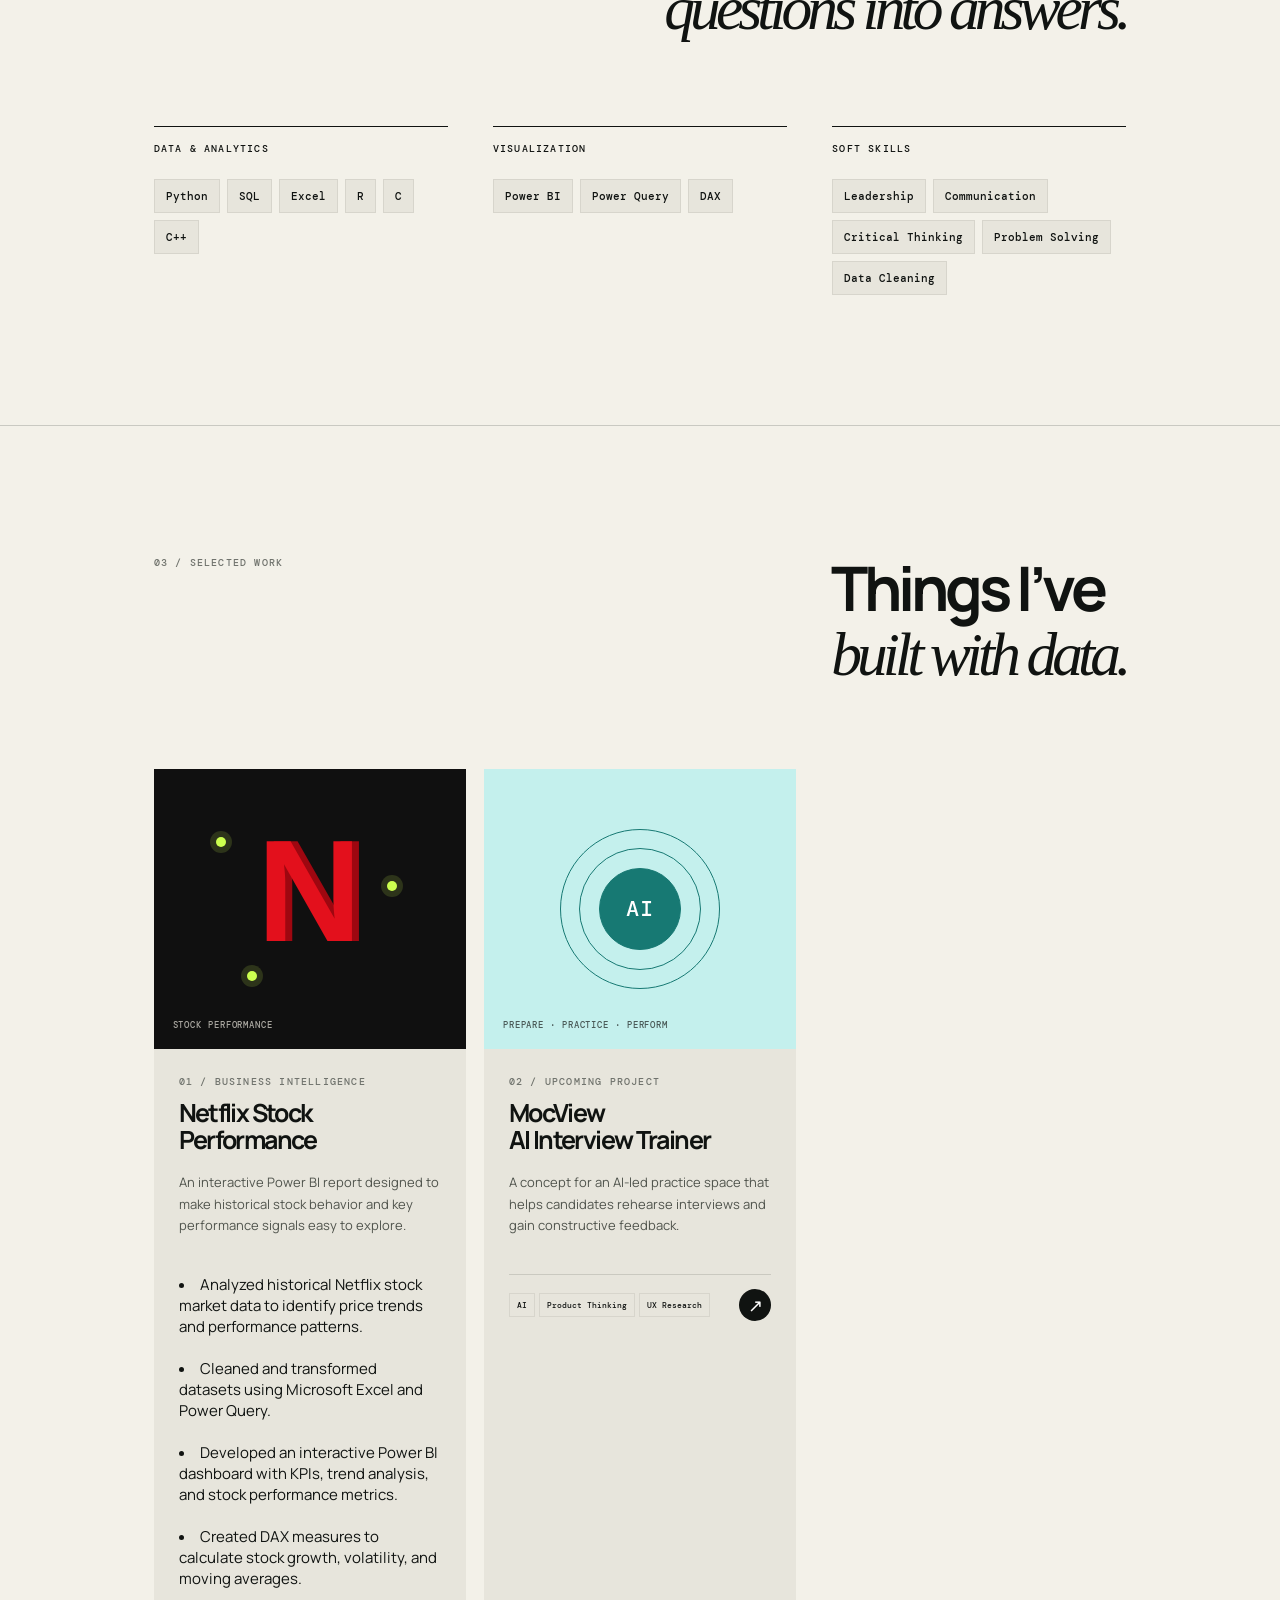
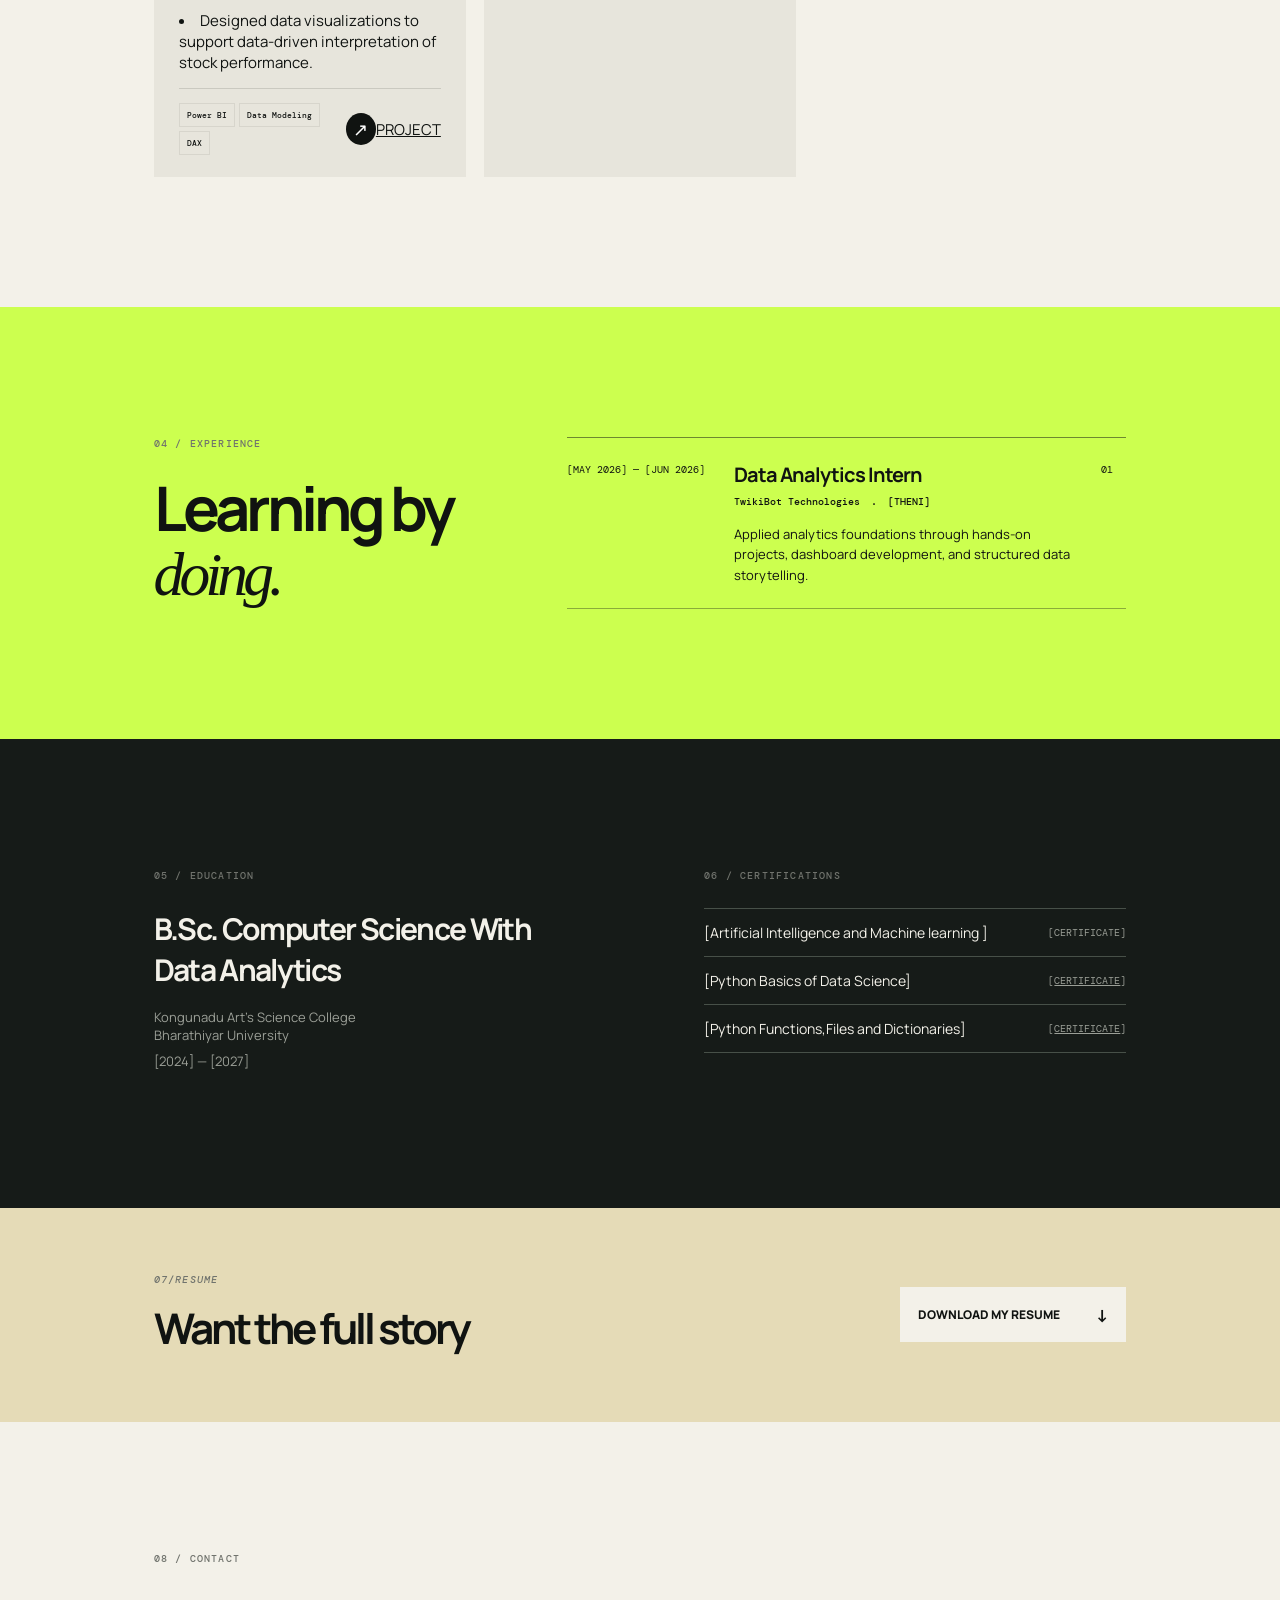
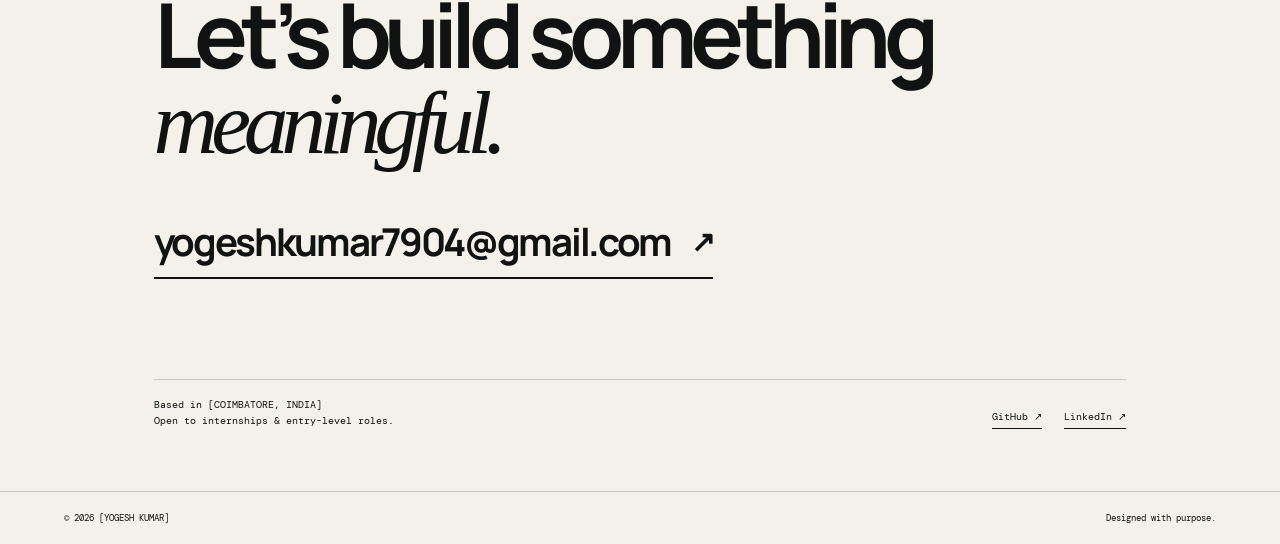
==== commit 39430594: "index.html" ====
--- a/index.html
+++ b/index.html
@@ -31,7 +31,7 @@
           <p class="hero-intro">I’m <strong>YOGESH KUMAR</strong>, a Computer Science Student focused on data analytics, visualization, and intelligent solutions.</p>
           <div class="hero-actions">
             <a class="button button-primary" href="#projects">Explore my work <span>↓</span></a>
-            <a class="button button-quiet" href="YogeshKumar_ATS_RESUME_EDITABLE.pdf">SEE MY RESUME <span>↗</span></a>
+            <a class="button button-quiet" href="241DA004@.pdf">SEE MY RESUME <span>↗</span></a>
           </div>
         </div>
         <figure class="hero-photo reveal-right" aria-label="Portrait of Yogesh Kumar">
@@ -57,7 +57,7 @@
       <section id="skills" class="skills section section-pad">
         <div class="section-heading reveal"><p class="section-kicker">02 / CAPABILITIES</p><h2 class="display">Tools for turning<br><em>questions into answers.</em></h2></div>
         <div class="skills-layout">
-          <div class="skill-group reveal"><p>DATA &amp; ANALYTICS</p><div class="tags"><span>Python       </span><span>RDBMS</span><span>Excel</span><span>R</span></div></div>
+          <div class="skill-group reveal"><p>DATA &amp; ANALYTICS</p><div class="tags"><span>Python</span><span>SQL</span><span>Excel</span><span>R</span><span>C</span><span>C++</span></div></div>
           <div class="skill-group reveal delay-1"><p>VISUALIZATION</p><div class="tags"><span>Power BI</span><span>Power Query</span>
 <span>DAX</span></div></div>
           <div class="skill-group reveal delay-2"><p>SOFT SKILLS</p><div class="tags"><span>Leadership</span><span>Communication</span><span>Critical Thinking</span><span>Problem Solving</span><span>Data Cleaning</span></div></div>
@@ -127,7 +127,7 @@
       <section id="resume" class="resume-banner section reveal"><div>
 <p class="section-kicker"><I>07/RESUME</I></p>
 <h2>Want the full story</h2></div>
-<a class="button button-light" href="YogeshKumar_ATS_RESUME_EDITABLE.pdf" download>DOWNLOAD MY RESUME <span>↓</span></a></section>
+<a class="button button-light" href="241DA004@.pdf" download>DOWNLOAD MY RESUME <span>↓</span></a></section>
 
       
 
